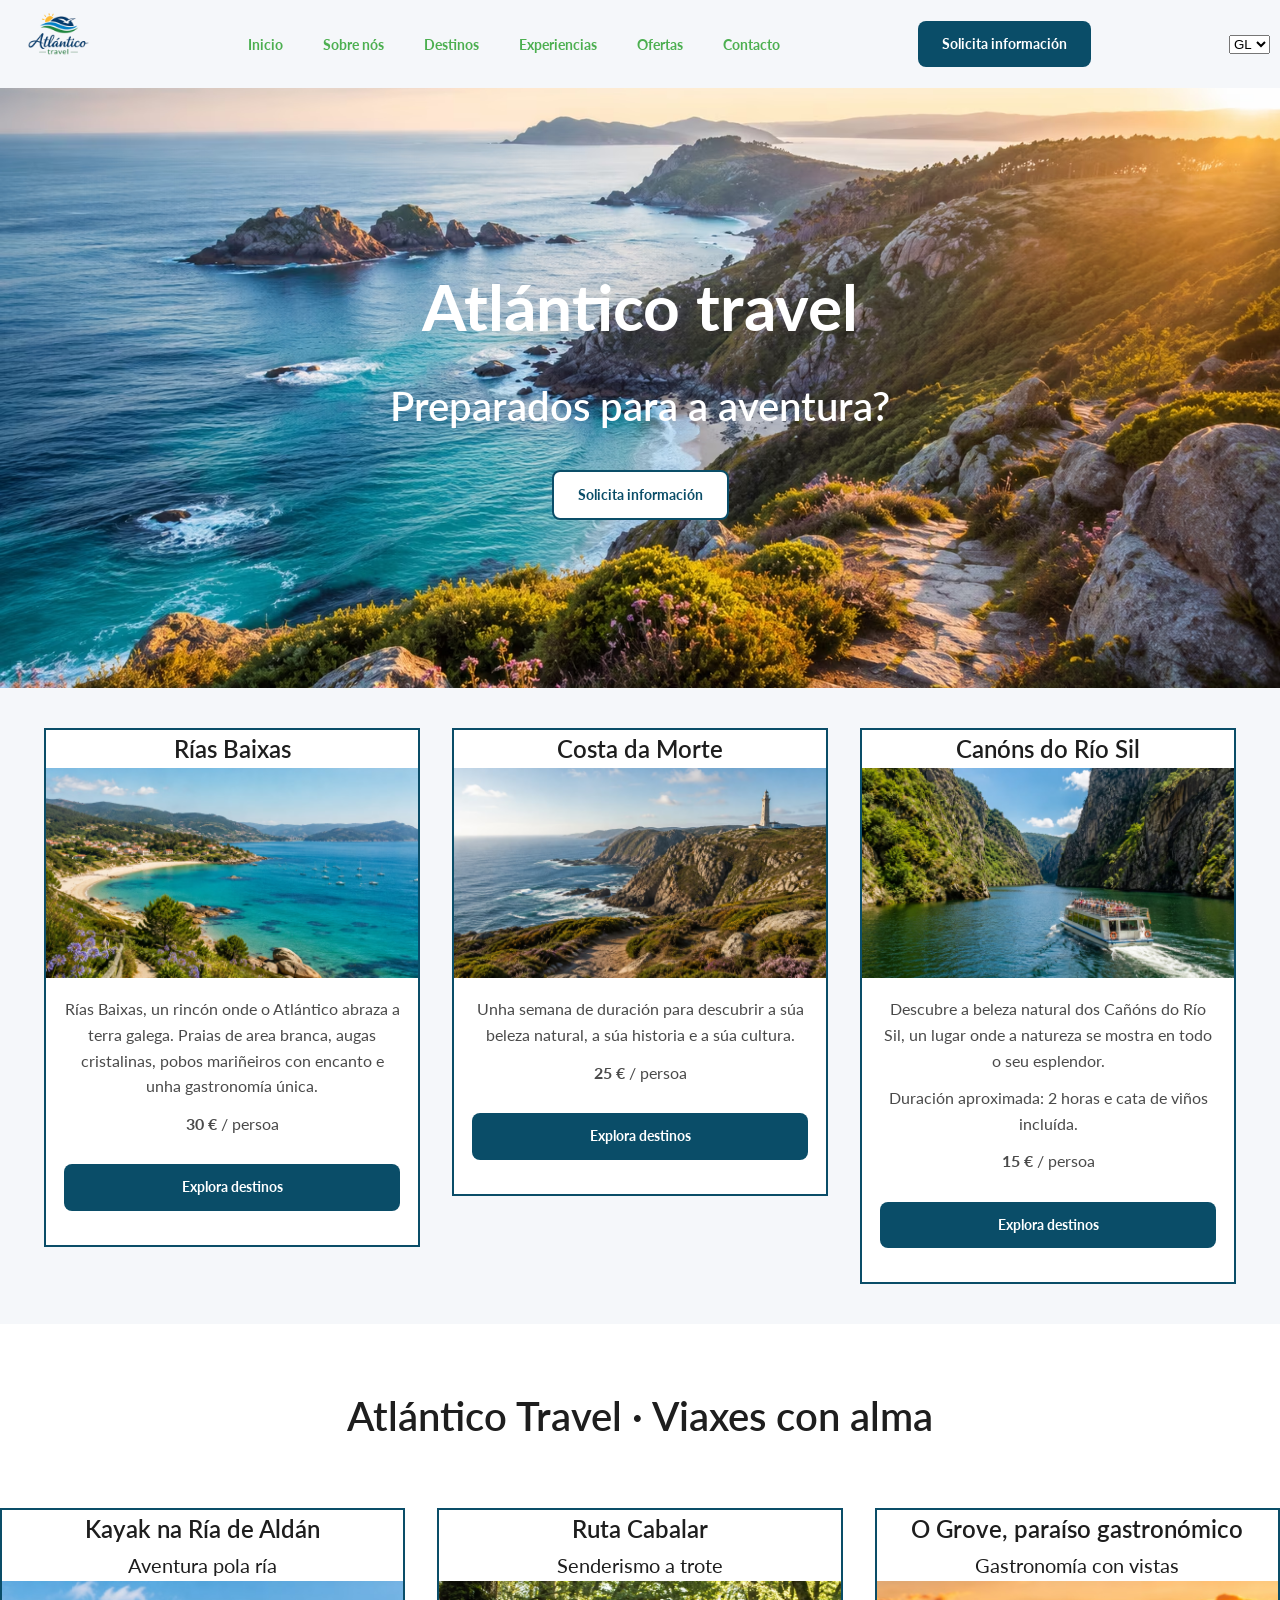
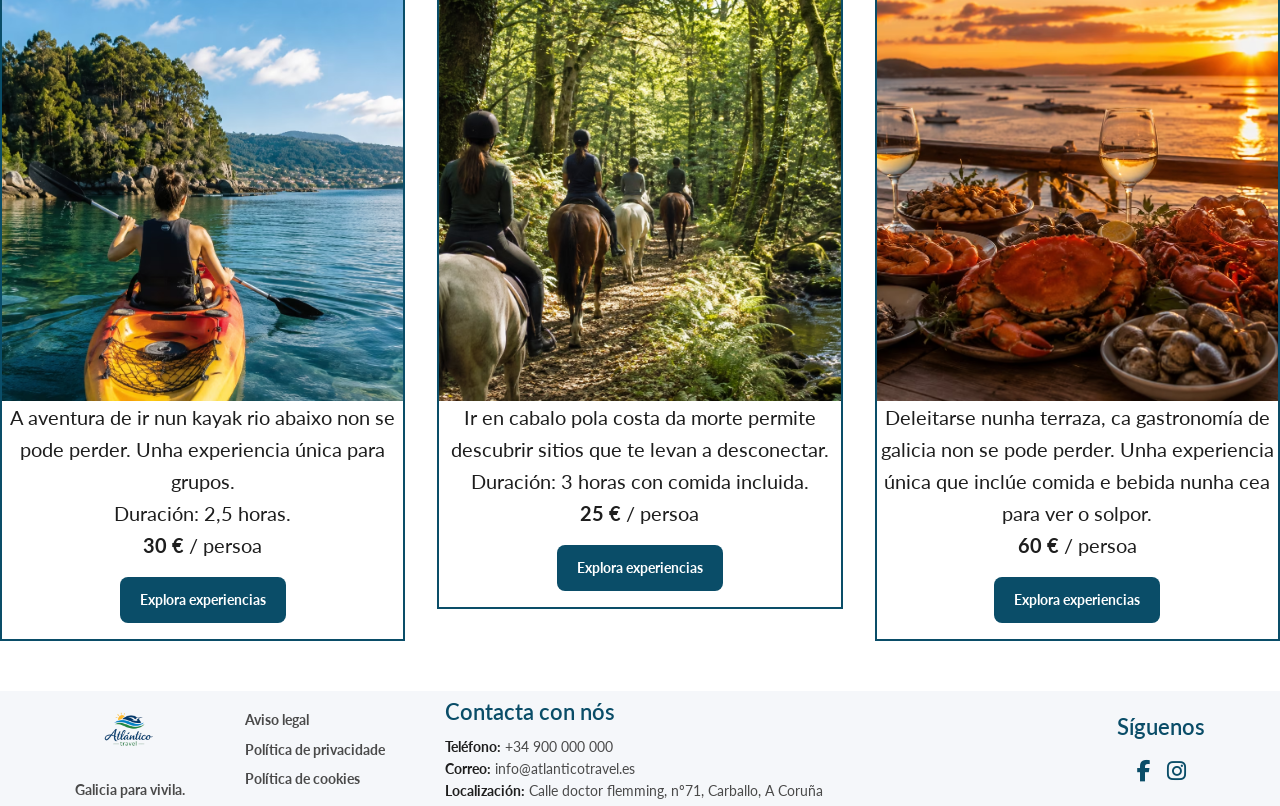
==== index.html @ 1644f8a4 "cambiei js outra vez, porque senon tería que facer moitas mediaqueries, e asi poño clase a todo o te" ====
<!DOCTYPE html>
<html lang="gl">

<head>
    <meta charset="UTF-8">
    <meta name="viewport" content="width=device-width, initial-scale=1.0">
    <link rel="stylesheet" href="https://cdnjs.cloudflare.com/ajax/libs/font-awesome/6.7.2/css/all.min.css">
    <link rel="stylesheet" href="css/estilos.css">
    <link rel="preconnect" href="https://fonts.googleapis.com">
    <link rel="preconnect" href="https://fonts.gstatic.com" crossorigin>
    <link
        href="https://fonts.googleapis.com/css2?family=Lato:ital,wght@0,100;0,300;0,400;0,700;0,900;1,100;1,300;1,400;1,700;1,900&display=swap"
        rel="stylesheet">
    <title>Atlántico travel</title>
</head>

<body>
    <header>
        <nav>
            <div class="logo">
                <a href="index.html">
                    <img src="assets/logotipo.png" alt="Logo Axencia">
                </a>
            </div>

            <ul class="menu">
                <li><a href="index.html" data-i18n="index">Inicio</a></li>
                <li><a href="sobrenos.html" data-i18n="sobrenos">Sobre nós</a></li>

                <li>
                    <a href="destinos.html" data-i18n="destinos">Destinos</a>
                </li>

                <li>
                    <a href="experiencias.html" data-i18n="experiencias">Experiencias</a>
                </li>
                <li><a href="ofertas.html" data-i18n="ofertas">Ofertas</a></li>
                <li><a href="contacto.html" data-i18n="contacto">Contacto</a></li>
            </ul>

            <a href="contacto.html" class="nav-cta" data-i18n="solicita_informacion">Solicita información</a>
            
            
                <select name="idioma" id="idioma" aria-label="seleccionar idioma">
                    <option value="gl">GL</option>
                    <option value="es">ES</option>
                    <option value="en">EN</option>
                </select>
            
            <button class="menu-toggle" aria-label="Abrir menú">
                <span></span>
                <span></span>
                <span></span>
            </button>
        </nav>
        <section class="hero">
            <div class="hero-content">
                <h1>Atlántico travel</h1>
                <h2 data-i18n="heroSubtitulo">Preparados para a aventura?</h2>
                <a href="contacto.html" class="hero-cta" data-i18n="solicitar">Solicita información</a>
            </div>
        </section>

    </header>
    <main>

        <section id="destinos">
            <div class="destinos-lista">
                <article class="destino-card">
                    <header>
                        <h3 data-i18n="riasTitulo">Rías Baixas</h3>
                    </header>
                    <img src="assets/riasbaixas.avif" alt="Paisaxe das Rías Baixas">
                    <div class="destino-contenido">
                        <p data-i18n="riasTexto"> Rías Baixas, un rincón onde o Atlántico abraza a terra galega. Praias de area branca, augas
                            cristalinas, pobos mariñeiros con encanto e unha gastronomía única. </p>
                        <p class="precio"> <strong>30 €</strong> / persoa </p>
                        <a href="destino1.html" class="boton-card" data-i18n="exploraDestinos"> Explora destinos</a>
                    </div>
                </article>


                <article class="destino-card">
                    <header>
                        <h3 data-i18n="costaTitulo">Costa da Morte</h3>
                    </header>
                    <img src="assets/costamorte.avif" alt="Paisaxe da Costa da Morte">
                    <div class="destino-contenido">
                        <p data-i18n="costaTexto"> Unha semana de duración para descubrir a súa beleza natural, a súa historia e a súa cultura.
                        </p>
                        <p class="precio"> <strong>25 €</strong> / persoa </p>
                        <a type="button" href="destino2.html" class="boton-card" data-i18n="exploraDestinos"> Explora destinos</a>
                    </div>
                </article>
                <article class="destino-card">
                    <header>
                        <h3 data-i18n="canonesTitulo">Canóns do Río Sil</h3>
                    </header>
                    <img src="assets/riosil.avif" alt="Barco navegando polos Canóns do Sil">
                    <div class="destino-contenido">
                        <p data-i18n="canonesTexto" >Descubre a beleza natural dos Cañóns do Río Sil, un lugar onde a natureza se mostra en todo o
                            seu esplendor.
                        </p>
                        <p data-i18n="canonesDuracion"> Duración aproximada: 2 horas e cata de viños incluída. </p>
                        <p class="precio"> <strong>15 €</strong> / persoa </p>
                        <a type="button" href="ofertas.html" class="boton-card" data-i18n="exploraDestinos"> Explora destinos </a>
                    </div>
                </article>
            </div>
        </section>

        <section class="frase-marca">
            <h2>Atlántico Travel · Viaxes con alma</h2>
        </section>
        <section id="experiencias">
            <div class="experiencias-lista">

                <article class="experiencia-card">
                    <header>
                        <h3 data-i18n="kayakTitulo">Kayak na Ría de Aldán</h3>
                        <p data-i18n="kayakSubtitulo">Aventura pola ría</p>
                    </header>
                    <img src="assets/kayak.avif" alt="Persoa facendo kayak na Ría de Aldán">
                    <div class="experiencia-contenido">
                        <p data-i18n="kayakTexto"> A aventura de ir nun kayak rio abaixo non se pode perder. Unha experiencia única para
                            grupos.</p>
                        <p data-i18n="kayakDuracion"> Duración: 2,5 horas. </p>
                        <p class="precio"> <strong>30 €</strong> / persoa </p>
                        <a type="button" class="boton-card" href="experiencia1.html" data-i18n="exploraExperiencias"> Explora experiencias </a>
                    </div>
                </article>

                <article class="experiencia-card">
                    <header>
                        <h3 data-i18n="rutaCabalarTitulo">Ruta Cabalar</h3>
                        <p data-i18n="rutaCabalarSubtitulo">Senderismo a trote</p>
                    </header>
                    <img src="assets/cabalos.avif" alt="Grupo realizando unha ruta a cabalo por un monte galego">
                    <div class="experiencia-contenido">
                        <p data-i18n="rutaCabalarTexto"> Ir en cabalo pola costa da morte permite descubrir sitios que te levan a desconectar. </p>
                        <p data-i18n="rutaCabalarDuracion"> Duración: 3 horas con comida incluida. </p>
                        <p class="precio"> <strong>25 €</strong> / persoa </p>
                        <a type="button" class="boton-card" href="experiencia2.html" data-i18n="exploraExperiencias"> Explora
                            experiencias </a>
                    </div>
                </article>

                <article class="experiencia-card">
                    <header>
                        <h3 data-i18n="groveTitulo">O Grove, paraíso gastronómico</h3>
                        <p data-i18n="groveSubtitulo">Gastronomía con vistas</p>
                    </header>
                    <img src="assets/grovemariscada.avif" alt="Mariscada fronte ao mar no Grove">
                    <div class="experiencia-contenido">
                        <p data-i18n="groveTexto"> Deleitarse nunha terraza, ca gastronomía de galicia non se pode perder. Unha experiencia
                            única que inclúe comida e bebida nunha cea para ver o solpor.</p>
                        <p class="precio"> <strong>60 €</strong> / persoa </p>
                        <a type="button" class="boton-card" href="contacto.html" data-i18n="exploraExperiencias"> Explora
                            experiencias </a>
                    </div>
                </article>
            </div>

        </section>
    </main>

    <footer>

        <div class="footer-contenido">


            <div class="footer-marca">

                <a href="index.html">
                    <img src="assets/logotipo.png" alt="Logotipo de Atlántico Travel">
                </a>

                <p data-i18n="footerMarcaTexto">
                    Galicia para vivila.
                </p>

            </div>

            <div class="footer-contacto">

                <h2 data-i18n="footerContactoTitulo">Contacta con nós</h2>

                <div class="footer-contacto-info">
                    <p>
                        <strong data-i18n="footerTelefono">Teléfono:</strong>
                        <a href="tel:+34900000000">
                            +34 900 000 000
                        </a>
                    </p>

                    <p>
                        <strong data-i18n="footerCorreo">Correo:</strong>
                        <a href="mailto:info@atlanticotravel.es">
                            info@atlanticotravel.es
                        </a>
                    </p>

                    <p>
                        <strong data-i18n="footerLocalizacion">Localización:</strong>
                        Calle doctor flemming, nº71, Carballo, A Coruña
                    </p>

                </div>

            </div>

            <div class="footer-redes">

                <h2 data-i18n="footerRedesTitulo">Síguenos</h2>

                <div class="redes">


                    <a href="ENLACE_FACEBOOK" target="_blank" rel="noopener noreferrer"
                        aria-label="Facebook de Atlántico Travel">
                        <i class="fa-brands fa-facebook-f"></i>
                    </a>



                    <a href="ENLACE_INSTAGRAM" target="_blank" rel="noopener noreferrer"
                        aria-label="Instagram de Atlántico Travel">
                        <i class="fa-brands fa-instagram"></i>
                    </a>

                </div>

            </div>

        </div>


        <div class="footer-inferior">

            <nav aria-label="Información legal">

                <ul>

                    <li>
                        <a href="aviso-legal.html" data-i18n="footerAvisoLegal">
                            Aviso legal
                        </a>
                    </li>

                    <li>
                        <a href="privacidade.html" data-i18n="footerPoliticaPrivacidade">
                            Política de privacidade
                        </a>
                    </li>

                    <li>
                        <a href="cookies.html" data-i18n="footerPoliticaCookies">
                            Política de cookies
                        </a>
                    </li>

                </ul>
                
            </nav>

        </div>

    </footer>
    <script src="js/script.js"></script>
</body>

</html>
---- css/estilos.css ----
/*Variables xerais*/
:root {
    --azul-atlantico: #0A4D68;
    --azul-oceanico: #2E8BC0;
    --complementaria: #4CAF50;
    --blanco: #FFFFFF;
    --fondo-secundario: #F5F7FA;
    --texto-secundario: #4A4A4A;
    --texto-principal: #1E1E1E;
}

/*Toda web*/
* {
    margin: 0;
    padding: 0;
    box-sizing: border-box;
}

body {
    font-family: 'Lato', sans-serif;
    background-color: var(--blanco);
    color: var(--texto-principal);
    line-height: 1.6;
    padding-top: 88px;
    min-height: 100vh;

}

/*Títulos*/
h1 {
    font-family: 'Lato', sans-serif;
    font-size: 64px;
    font-weight: 700;
}

h2 {
    font-family: 'Lato', sans-serif;
    font-size: 40px;
    font-weight: 600;
}

h3 {
    font-family: 'Lato', sans-serif;
    font-size: 24px;
    font-weight: 600;
}

h4 {
    font-family: 'Lato', sans-serif;
    font-size: 22px;
    font-weight: 600;
}

p,
.corpo {
    font-family: 'Lato', sans-serif;
    font-size: 20px;
    font-weight: 400;
}

.corpo-pequeno {
    font-family: 'Lato', sans-serif;
    font-size: 14px;
    font-weight: 700;
}

/*header*/
body>header {
    width: 100%;
    background-color: var(--fondo-secundario);

}

header>nav {
    width: 100%;
    height: 88px;
    display: flex;
    align-items: center;
    gap: 40px;
    justify-content: space-between;
    padding: 10px;
    position: fixed;
    top: 0;
    z-index: 1000;
    background-color: var(--fondo-secundario);
}

.logo img {
    width: 100px;
    height: auto;
}

.menu {
    display: flex;
    align-items: center;
    gap: 40px;
    margin: 0;
    padding: 0;
    list-style: none;
}

.menu a {
    position: relative;
    color: var(--complementaria);
    font-size: 14px;
    text-decoration: none;
    font-weight: 700;
}

.menu a::after {
    content: '';
    position: absolute;
    width: 0;
    left: 0;
    height: 2px;
    bottom: -6px;
    background-color: var(--azul-atlantico);
    transition: width 0.3s ease-in-out;
}

.menu a:hover::after {
    width: 100%;
}

.nav-cta {
    background-color: var(--azul-atlantico);
    color: var(--blanco);
    padding: 12px 24px;
    border-radius: 8px;
    font-size: 14px;
    font-weight: 700;
    text-decoration: none;
}

.nav-cta:hover {
    background-color: var(--azul-oceanico);
}

.selector-idioma select {
    padding: 8px 10px;
    font-family: 'Lato', sans-serif;
    font-size: 14px;
    font-weight: 700;

    color: var(--azul-atlantico);
    background-color: var(--blanco);

    border: 1px solid var(--azul-atlantico);
    border-radius: 8px;

    cursor: pointer;
}

/*Hero*/
.hero {
    width: 100%;
    height: 600px;
    background-image: url(../assets/hero.avif);
    background-size: cover;
    background-position: center;
    display: flex;
    align-items: center;
    justify-content: center;
    text-align: center;
}

.hero-content {
    text-align: center;
    color: var(--blanco);
}

.hero-content h1 {
    margin-bottom: 16px;
    color: var(--blanco);
}

.hero-content h2 {
    margin-bottom: 32px;
    color: var(--blanco);
}

.hero-cta {
    display: inline-block;
    padding: 12px 24px;
    background-color: var(--blanco);
    color: var(--azul-atlantico);
    border: 2px solid var(--azul-atlantico);
    border-radius: 8px;
    font-size: 14px;
    font-weight: 700;
    text-decoration: none;
}

.hero-cta:hover {
    background-color: var(--azul-atlantico);
    color: var(--azul-oceanico);
}

/*Destinos - index */

#destinos {
    width: 100%;
    padding: 40px 44px;
    background-color: var(--fondo-secundario);
}

.destinos-lista,
.experiencias-lista {
    width: 100%;
    display: flex;
    justify-content: space-between;
    align-items: flex-start;
    gap: 32px;
}

.destino-card,
.experiencia-card {
    width: 100%;
    max-width: 430px;
    min-height: 100px;
    background-color: var(--blanco);
    border: 2px solid var(--azul-atlantico);
    overflow: hidden;
    display: flex;
    flex-direction: column;
    text-align: center;
}

.destino-card>img {
    width: 100%;
    height: 210px;
    object-fit: cover;
}

.destino-contenido {
    padding: 18px;
    display: flex;
    flex-direction: column;
}

.destino-contenido p {
    font-size: 16px;
    color: var(--texto-secundario);
    margin-bottom: 12px;
}

.boton-card {
    display: inline-block;
    margin-top: 16px;
    margin-bottom: 16px;
    padding: 12px 20px;
    background-color: var(--azul-atlantico);
    color: var(--blanco);
    border-radius: 8px;
    font-size: 14px;
    font-weight: 700;
    text-decoration: none;
    text-align: center;
}

.boton-card:hover {
    background-color: var(--azul-oceanico);
}

.frase-marca {
    width: 100%;
    padding: 60px 20px;
    background-color: var(--blanco);
    text-align: center;
}

.frase-marca h2 {
    color: var(--texto-principal)
}

/*Footer*/

footer {
    width: 100%;
    min-height: 115px;
    display: grid;
    grid-template-columns: auto auto 1fr auto;
    align-items: center;
    gap: 60px;
    background-color: var(--fondo-secundario);
    padding: 0 75px;
    margin-top: 50px;
}

.footer-contenido {
    display: contents;
}

.footer-marca {
    grid-column: 1;
    display: flex;
    align-items: center;
    flex-direction: column;
}

.footer-marca img {
    width: 80px;
    height: auto;
    display: block;
}

.footer-marca p {
    margin-top: 4px;
    font-size: 14px;
    font-weight: 700;
    color: var(--texto-secundario)
}

.footer-inferior {
    grid-column: 2;
    grid-row: 1;

}

.footer-inferior nav ul {
    display: flex;
    flex-direction: column;
    gap: 4px;
    margin: 0;
    padding: 0;
    list-style: none;
}

.footer-inferior nav a {
    font-size: 14px;
    font-weight: 700;
    color: var(--texto-secundario);
    text-decoration: none;
}

.footer-inferior nav a:hover {
    color: var(--complementaria);
}


.footer-contacto {
    grid-column: 3;
    text-align: left;
}

.footer-contacto h2 {
    margin-bottom: 6px;
    font-size: 22px;
    font-weight: 600;
    color: var(--azul-atlantico);
}

.footer-contacto-info p {
    margin: 0;
    font-size: 14px;
    font-weight: 400;
    color: var(--texto-secundario);
}

.footer-contacto-info strong {
    color: var(--texto-principal);
}

.footer-contacto-info a {
    color: var(--texto-secundario);
    text-decoration: none;
}

.footer-contacto-info a:hover {
    color: var(--complementaria);
}

.footer-redes {
    grid-column: 4;
    text-align: center;
}

.footer-redes h2 {
    margin-bottom: 8px;
    font-size: 22px;
    font-weight: 600;
    color: var(--azul-atlantico);
}

.redes {
    display: flex;
    justify-content: center;
    align-items: center;
    gap: 16px;
}

.redes a {
    color: var(--azul-atlantico);
    font-size: 22px;
    text-decoration: none;
}

.redes a:hover {
    color: var(--complementaria);
}

/* Sobre nós */
.sobre-nos {
    width: 100%;
    display: flex;
    padding: 40px;
    flex-direction: column;
    align-items: center;
    gap: 40px;
    background-color: var(--blanco);
}

.sobre-nos-contenido {
    width: 100%;
    max-width: 1200px;
    margin: 0 auto;
    text-align: center;
}

.sobre-nos-contenido h1 {
    margin-bottom: 24px;
    font-size: 24px;
    font-weight: 600;
}

.sobre-nos-contenido h2 {
    margin-bottom: 24px;
    font-size: 20px;
    font-weight: 400;
}

.sobre-nos-contenido p {
    margin-bottom: 10px;

    color: var(--texto-secundario);
}

.hero-sobre-nos {
    width: 100%;
}

.hero-sobre-nos img {
    width: 100%;
    height: 680px;
    display: block;
    object-fit: cover;
}

.instalacions {
    width: 100%;
    display: flex;
    flex-direction: column;
    padding: 40px 60px 80px;
    background-color: var(--blanco);
}

.instalacions-galeria {
    order: 1;
    width: 100%;
    display: flex;
    justify-content: center;
    align-items: center;
    gap: 100px;
}

.instalacion {
    width: 48%;
    margin: 0;
}

.instalacion img {
    width: 100%;
    height: 600px;
    display: block;
    object-fit: cover;
}

.instalacions-cabecera {
    order: 2;
    width: 100%;
    margin: 100px auto 0;
    text-align: center;
}

.instalacions-cabecera h2 {
    margin-bottom: 24px;
}

.instalacions-cabecera p {
    margin-bottom: 24px;
    color: var(--texto-secundario)
}

/* Destinos */

.destino-intro {
    width: 100%;
    padding: 40px 44px;
    background-color: var(--blanco);
}

.destinos-intro-contenido {
    width: 100%;
    display: flex;
    flex-direction: column;
    align-items: center;
    gap: 40px;
    text-align: center;
    margin-top: 50px;
}

.destinos-intro-contenido p {
    font-size: 40px;
    font-weight: 600;
    color: var(--texto-principal)
}

.destinos-principais {
    width: 100%;
    padding: 75px;
    background-color: var(--blanco);
}

.destinos-grid {
    width: 100%;
    display: flex;
    justify-content: center;
    align-items: flex-start;
    gap: 75px;
}

.destinos-grid article {
    width: 100%;
    max-width: 593px;
    background-color: var(--fondo-secundario);
    border: 3px solid var(--azul-atlantico);
    overflow: hidden;
    display: flex;
    flex-direction: column;
}

.destinos-grid article>header {
    min-height: 57px;
    display: flex;
    align-items: center;
    justify-content: center;
    text-align: center;
}

.destinos-grid article>header h2 {
    font-size: 24px;
    font-weight: 600;
    color: var(--texto-principal);
}

.destinos-grid article>img {
    width: 100%;
    height: 420px;
    display: block;
    object-fit: cover;
}

.destino-card-contenido {
    padding: 16px;
    display: flex;
    flex-direction: column;
    flex: 1;
}

.destino-card-info {
    text-align: center;
}

.destino-card-info p {
    margin-bottom: 8px;
    font-size: 14px;
    font-weight: 700;
    color: var(--texto-principal);
}

.destino-prezo {
    margin-top: 8px;
}

.destino-prezo strong {
    color: var(--azul-atlantico);
}

.boton {
    display: inline-block;
    padding: 14px 24px;
    background-color: var(--azul-atlantico);
    color: var(--blanco);
    border-radius: 16px;
    font-size: 20px;
    font-weight: 400;
    text-decoration: none;
    text-align: center;
}

.boton:hover {
    background-color: var(--azul-oceanico);
}

.destino-card-accion {
    margin-top: 16px;
    display: flex;
    justify-content: center;
}

/* Imaxe efecto parallax destinos*/
.destinos-parallax {
    width: 100%;
    height: 700px;
    display: flex;
    align-items: center;
    justify-content: center;
    background-image: url("../assets/parallax.avif");
    background-size: cover;
    background-position: center;
    background-attachment: fixed;
}

.destinos-parallax-contenido {
    width: 100%;
    max-width: 1165px;
    padding: 0 40px;
    text-align: center;
}

.destinos-parallax-contenido p {
    margin: 0;

    font-size: 48px;
    font-weight: 900;
    color: var(--blanco);
}

/* Experiencias */

.experiencias-intro {
    width: 100%;
    padding: 40px 44px;
    background-color: var(--blanco);
}

.experiencias-intro-contenido {
    width: 100%;

    display: flex;
    flex-direction: column;
    align-items: center;
    gap: 40px;
    text-align: center;
}

.experiencias-intro-contenido p {
    font-size: 40px;
    font-weight: 600;
    color: var(--texto-principal);
}

.experiencias-principais {
    width: 100%;
    padding: 75px;
    background-color: var(--blanco);
}

.experiencias-grid {
    width: 100%;
    display: flex;
    justify-content: center;
    align-items: flex-start;
    gap: 75px;
}

.experiencias-grid .experiencia-card {
    width: 100%;
    max-width: 593px;
    background-color: var(--fondo-secundario);
    border: 3px solid var(--azul-atlantico);
    overflow: hidden;
    display: flex;
    flex-direction: column;
}

.experiencia-card-header {
    min-height: 57px;
    display: flex;
    justify-content: center;
    align-items: center;
    text-align: center;
}

.experiencia-card-header h2 {
    font-size: 24px;
    font-weight: 600;

    color: var(--texto-principal);
}

.experiencia-card>img {
    width: 100%;
    height: 420px;
    display: block;
    object-fit: cover;
}

.experiencia-card-contenido {
    padding: 16px;
    display: flex;
    flex-direction: column;
    flex: 1;
}

.experiencia-card-info {
    text-align: center;
}

.experiencia-card-info p {
    margin-bottom: 8px;
    font-size: 14px;
    font-weight: 700;
    color: var(--texto-principal);
}

.experiencia-prezo {
    margin-top: 8px;
}

.experiencia-prezo strong {
    color: var(--azul-atlantico);
}

.experiencia-card-accion {
    margin-top: 16px;
    display: flex;
    justify-content: center;
}

.boton-experiencia {
    display: inline-block;
    padding: 14px 24px;
    background-color: var(--azul-atlantico);
    color: var(--blanco);
    border-radius: 16px;
    font-size: 20px;
    font-weight: 400;
    text-decoration: none;
    text-align: center;
}

.boton-experiencia:hover {
    background-color: var(--azul-oceanico);
}

/* Parallax - experiencias */

.experiencias-parallax {
    width: 100%;
    height: 575px;

    display: flex;
    justify-content: center;
    align-items: center;

    background-image: url("../assets/paradax.avif");
    background-size: cover;
    background-position: center;
    background-attachment: fixed;
}

.experiencias-parallax-contenido {
    width: 100%;
    padding: 0 40px;
    text-align: center;
}

.experiencias-parallax-contenido p {
    margin: 0;
    font-size: 48px;
    font-weight: 900;
    color: var(--blanco);
}


/* Páxina - Ofertas */

.ofertas-intro {
    width: 100%;
    padding: 40px 44px;
    background-color: var(--blanco);
}

.ofertas-intro-contenido {
    width: 100%;
    display: flex;
    flex-direction: column;
    align-items: center;
    gap: 40px;
    text-align: center;
}

.ofertas-intro-contenido p {
    font-size: 40px;
    font-weight: 600;
    color: var(--texto-principal);
}

.ofertas-intro {
    width: 100%;
    padding: 40px 44px;
    background-color: var(--blanco);
}

.ofertas-intro-contenido {
    width: 100%;
    display: flex;
    flex-direction: column;
    align-items: center;
    gap: 40px;
    text-align: center;
}

.ofertas-intro-contenido p {
    font-size: 40px;
    font-weight: 600;
    color: var(--texto-principal);
}

.ofertas-principais {
    width: 100%;
    padding: 60px 50px;
    background-color: var(--blanco);
}

.ofertas-grid {
    width: 100%;
    max-width: 1340px;
    margin: 0 auto;
}

.oferta-card {
    width: 100%;
    display: flex;
    flex-direction: column;
    align-items: center;
    background-color: var(--blanco);
}

.oferta-card>header {
    width: 100%;
    margin-bottom: 60px;
    text-align: center;
}

.oferta-card>header h2 {
    font-size: 24px;
    font-weight: 600;
    color: var(--texto-principal);
}

.oferta-card>img {
    width: 100%;
    height: 620px;
    display: block;
    object-fit: cover;
}

.oferta-card-contenido {
    width: 100%;

    padding: 60px 40px 0;

    display: flex;
    flex-direction: column;
    align-items: center;
}

.oferta-card-info {
    width: 100%;
    max-width: 1200px;
    text-align: center;
}

.oferta-card-info p {
    margin-bottom: 8px;
    font-size: 20px;
    font-weight: 400;

    color: var(--texto-principal);
}

.oferta-prezo {
    margin-top: 8px;
}

.oferta-prezo-anterior {
    margin-right: 12px;
    color: var(--texto-secundario);
    text-decoration: line-through;
}

.oferta-prezo strong {
    color: var(--azul-atlantico);
}

.oferta-card-accion {
    margin-top: 50px;

    display: flex;
    justify-content: center;
}

.oferta-card-boton {
    display: inline-block;
    padding: 16px 28px;
    background-color: var(--azul-atlantico);
    color: var(--blanco);
    border-radius: 16px;
    font-size: 20px;
    font-weight: 400;
    text-decoration: none;
    text-align: center;
}

.oferta-card-boton:hover {
    background-color: var(--azul-oceanico);
}

/* Efecto parallax de ofertas */

.ofertas-paradax {
    width: 100%;
    height: 620px;
    display: flex;
    justify-content: center;
    align-items: center;
    background-image: url("../assets/cabazo.avif");
    background-size: cover;
    background-position: center;
    background-attachment: fixed;
}

.ofertas-parallax-contenido {
    width: 100%;
    padding: 0 40px;
    text-align: center;
}

.ofertas-parallax-contenido p {
    margin: 0;
    font-size: 48px;
    font-weight: 900;
    color: var(--blanco);
}

/* Páxina de contacto / formulario */

.contacto-main {
    width: 100%;
    display: flex;
    justify-content: center;
    align-items: flex-start;
    gap: 60px;
    padding: 40px 50px 60px;
}

.contacto-formulario {
    width: 100%;
    max-width: 800px;
    padding: 60px;
    background-color: var(--fondo-secundario);
}

#form-contacto {
    width: 100%;
    display: flex;
    flex-direction: column;
    gap: 32px;
}

#form-contacto fieldset {
    border: none;
    padding: 0;
    margin: 0;
}

#form-contacto legend {
    position: absolute;
    width: 1px;
    height: 1px;
    padding: 0;
    margin: -1px;
    overflow: hidden;
    clip: rect(0, 0, 0, 0);
    white-space: nowrap;
    border: 0;
}

.campo-formulario {
    width: 100%;
    display: flex;
    flex-direction: column;
    gap: 10px;
    margin-bottom: 28px;
}

.campo-formulario label {
    font-size: 20px;
    font-weight: 400;
    color: var(--texto-principal);
}

.campo-formulario input,
.campo-formulario select,
.campo-formulario textarea {
    width: 100%;
    padding: 12px 14px;
    font-family: 'Lato', sans-serif;
    font-size: 18px;
    color: var(--texto-principal);
    background-color: #D9D9D9;
    border: 2px solid transparent;
    outline: none;
}

.campo-formulario input,
.campo-formulario select {
    min-height: 48px;
}

.campo-formulario textarea {
    resize: vertical;
    min-height: 190px;
}

#viaxe-personalizada {
    min-height: 300px;
}

.campo-formulario small {
    font-size: 14px;
    font-weight: 400;
    color: var(--texto-secundario);
}

.campo-privacidade {
    display: flex;
    align-items: flex-start;
    gap: 12px;
    margin-top: 10px;
}

.campo-privacidade input {
    width: 22px;
    height: 22px;
    margin-top: 2px;
    accent-color: var(--complementaria);
    cursor: pointer;
}

.campo-privacidade label {
    font-size: 16px;
    font-weight: 400;
    color: var(--texto-principal);
}

.campo-privacidade a {
    color: var(--azul-atlantico);
    font-weight: 700;
    text-decoration: none;
}

.campo-privacidade a:hover {
    color: var(--azul-oceanico);
    text-decoration: underline;
}

.campos-obrigatorios {
    margin-top: 5px;
    font-size: 14px;
    font-weight: 400;
    color: var(--texto-secundario);
}

.formulario-accion {
    display: flex;
    justify-content: center;
    margin-top: 20px;
}

.boton-enviar {
    min-width: 225px;
    min-height: 70px;
    padding: 16px 28px;
    background-color: transparent;
    border: 1px solid var(--azul-atlantico);
    border-radius: 16px;
    font-family: 'Lato', sans-serif;
    font-size: 20px;
    font-weight: 400;
    color: var(--azul-atlantico);
    cursor: pointer;
    transition: 0.3s;
}

.boton-enviar:hover {
    background-color: var(--azul-atlantico);
    color: var(--blanco);
}

/* Aside do contacto */

.contacto-info {
    width: 100%;
    max-width: 445px;
    min-height: 634px;
    padding: 75px;
    background-color: var(--fondo-secundario);
}

.contacto-info address {
    font-style: normal;
    display: flex;
    flex-direction: column;
    align-items: center;
    gap: 45px;
    text-align: center;
}

.contacto-info p {
    margin: 0;
    font-size: 20px;
    font-weight: 400;
    color: var(--texto-principal);
}

.contacto-info p a {
    color: var(--texto-principal);
    text-decoration: none;
}

.contacto-info p a:hover {
    color: var(--azul-atlantico);
}

.contacto-redes {
    margin-top: 10px;
}

.contacto-redes-iconos {
    display: flex;
    flex-direction: column;
    align-items: center;
    gap: 30px;
}

.contacto-redes-iconos a {
    font-size: 48px;
    color: var(--azul-atlantico);
    text-decoration: none;
    transition: 0.3s;
}

.contacto-redes-iconos a:hover {
    color: var(--complementaria);
}

/* Páxina de validación */

.validacion-main {
    width: 100%;
    min-height: 650px;
    display: flex;
    flex-direction: column;
    justify-content: center;
    align-items: center;
    gap: 40px;
    padding: 80px 50px;
    background-color: var(--blanco);
}

.validacion-mensaxe {
    width: 100%;
    max-width: 850px;

    padding: 60px;

    background-color: var(--fondo-secundario);

    text-align: center;

    border-top: 5px solid var(--complementaria);
}

.validacion-mensaxe h1 {
    margin-bottom: 25px;
    font-size: 40px;
    font-weight: 700;
    color: var(--azul-atlantico)
}

.validacion-mensaxe h2 {
    margin-top: 40px;
    margin-bottom: 15px;
    font-size: 24px;
    font-weight: 600;
    color: var(--azul-atlantico);
}

.validacion-mensaxe p {
    margin: 0 auto;
    max-width: 700px;
    font-size: 20px;
    font-weight: 400;
    line-height: 1.6;
    color: var(--texto-principal);
}

.validacion-accions {
    display: flex;
    justify-content: center;
    align-items: center;
    gap: 25px;
}

.validacion-accions .boton-principal {
    display: inline-block;
    padding: 16px 28px;
    background-color: var(--azul-atlantico);
    color: var(--blanco);
    border: 1px solid var(--azul-atlantico);
    border-radius: 16px;
    font-size: 18px;
    font-weight: 700;
    text-decoration: none;
    transition: 0.3s;
}

.validacion-accions .boton-principal:hover {
    background-color: var(--azul-oceanico);
    border-color: var(--azul-oceanico);
}

.validacion-accions .boton-secundario {
    display: inline-block;
    padding: 16px 28px;
    background-color: transparent;
    color: var(--azul-atlantico);
    border: 1px solid var(--azul-atlantico);
    border-radius: 16px;
    font-size: 18px;
    font-weight: 700;
    text-decoration: none;
    transition: 0.3s;
}


.validacion-accions .boton-secundario:hover {
    background-color: var(--azul-atlantico);
    color: var(--blanco);
}

/* Estilos para as páxinas exemplos, destinos e experiencias*/

.detalle-main {
    width: 100%;
    background-color: var(--blanco);
}

.detalle-hero {
    width: 100%;
    height: 560px;
    display: flex;
    align-items: center;
    justify-content: center;
    background-size: cover;
    background-position: center;
    position: relative;
}

.detalle-hero::before {
    content: "";
    position: absolute;
    inset: 0;
    background-color: rgba(0, 0, 0, 0.35);
}

.detalle-hero-contenido {
    position: relative;
    width: 100%;
    max-width: 1100px;
    padding: 40px;
    text-align: center;
    color: var(--blanco);
}

.detalle-categoria {
    margin-bottom: 10px;

    font-size: 18px;
    font-weight: 700;
    text-transform: uppercase;
}

.detalle-hero h1 {
    margin-bottom: 15px;
    font-size: 64px;
    font-weight: 700;
    color: var(--blanco);
}

.detalle-subtitulo {
    font-size: 24px;
    font-weight: 400;
}

.detalle-hero-rias {
    background-image: url("../assets/riasbaixas.avif");
}

.detalle-hero-costa {
    background-image: url("../assets/costamorte.avif");
}

.detalle-hero-kayak {
    background-image: url("../assets/kayak.avif");
}

.detalle-hero-cabalo {
    background-image: url("../assets/cabalos.avif");
}

.detalle-presentacion {
    width: 100%;
    max-width: 1340px;
    margin: 0 auto;
    padding: 80px 50px;
    display: flex;
    justify-content: space-between;
    align-items: flex-start;
    gap: 80px;
}


.detalle-descricion {
    flex: 1;
}


.detalle-descricion h2 {
    margin-bottom: 25px;
    color: var(--azul-atlantico);
}

.detalle-descricion p {
    margin-bottom: 20px;
    font-size: 20px;
    line-height: 1.7;
    color: var(--texto-principal);
}

.detalle-resumo {
    width: 360px;
    padding: 35px;
    background-color: var(--fondo-secundario);
    border-top: 5px solid var(--azul-atlantico);
}

.detalle-resumo h3 {
    margin-bottom: 30px;
    color: var(--azul-atlantico);
}

.detalle-resumo-item {
    display: flex;
    align-items: center;
    gap: 18px;
    margin-bottom: 25px;
}

.detalle-resumo-item i {
    width: 30px;
    font-size: 24px;
    color: var(--complementaria);
}

.detalle-resumo-item strong {
    font-size: 16px;
}

.detalle-resumo-item p {
    margin: 3px 0 0;
    font-size: 16px;
    color: var(--texto-secundario);
}

.detalle-boton {
    display: block;
    margin-top: 30px;
    padding: 14px 20px;
    background-color: var(--azul-atlantico);
    border-radius: 16px;
    color: var(--blanco);
    font-size: 18px;
    font-weight: 700;
    text-align: center;
    text-decoration: none;
    transition: 0.3s;
}

.detalle-boton:hover {
    background-color: var(--azul-oceanico);
}

.detalle-inclue {
    width: 100%;

    padding: 70px 50px;

    background-color: var(--fondo-secundario);

    text-align: center;
}


.detalle-inclue h2 {
    margin-bottom: 45px;

    color: var(--azul-atlantico);
}


.detalle-inclue-grid {
    width: 100%;
    max-width: 1000px;

    margin: 0 auto;

    display: grid;
    grid-template-columns: repeat(2, 1fr);

    gap: 30px;
}


.detalle-inclue-item {
    display: flex;
    align-items: center;
    gap: 15px;
    padding: 20px;
    background-color: var(--blanco);
    text-align: left;
}


.detalle-inclue-item i {
    color: var(--complementaria);
    font-size: 22px;
}


.detalle-inclue-item p {
    margin: 0;
    font-size: 18px;
}

.detalle-descubre {
    width: 100%;
    max-width: 1340px;
    margin: 0 auto;
    padding: 90px 50px;
    display: flex;
    align-items: center;
    gap: 70px;
}


.detalle-descubre-imaxe {
    width: 55%;
}


.detalle-descubre-imaxe img {
    width: 100%;
    height: 500px;
    display: block;
    object-fit: cover;
}


.detalle-descubre-texto {
    flex: 1;
}


.detalle-descubre-texto h2 {
    margin-bottom: 25px;
    color: var(--azul-atlantico);
}


.detalle-descubre-texto p {
    margin-bottom: 20px;
    font-size: 20px;
    line-height: 1.7;
}

.detalle-datos {
    width: 100%;
    padding: 70px 50px;
    text-align: center;
    background-color: var(--fondo-secundario);
}


.detalle-datos h2 {
    margin-bottom: 45px;
    color: var(--azul-atlantico);
}


.detalle-datos-grid {
    width: 100%;
    max-width: 1100px;
    margin: 0 auto;
    display: grid;
    grid-template-columns: repeat(4, 1fr);
    gap: 30px;
}


.detalle-datos-grid article {
    padding: 30px 20px;
    background-color: var(--blanco);
}


.detalle-datos-grid i {
    margin-bottom: 15px;
    font-size: 30px;
    color: var(--complementaria);
}


.detalle-datos-grid h3 {
    margin-bottom: 8px;
    color: var(--azul-atlantico);
}


.detalle-datos-grid p {
    margin: 0;
    font-size: 16px;
}

.detalle-cta {
    width: 100%;
    padding: 80px 50px;
    text-align: center;
    background-color: var(--azul-atlantico);
}


.detalle-cta h2 {
    margin-bottom: 15px;
    color: var(--blanco);
}


.detalle-cta p {
    margin-bottom: 30px;
    font-size: 20px;
    color: var(--blanco);
}


.detalle-cta-boton {
    display: inline-block;
    padding: 16px 30px;
    background-color: var(--blanco);
    border-radius: 16px;
    color: var(--azul-atlantico);
    font-size: 20px;
    font-weight: 700;
    text-decoration: none;
    transition: 0.3s;
}


.detalle-cta-boton:hover {
    background-color: var(--complementaria);
    color: var(--blanco);
}


/* Deseño responsive */

.menu-toggle {
    display: none;
    width: 34px;
    height: 28px;
    padding: 0;
    background: none;
    border: none;
    cursor: pointer;
    flex-shrink: 0;
}

.menu-toggle span {
    display: block;
    width: 20px;
    height: 3px;
    margin: 6px;
    background-color: var(--azul-atlantico);
    transition: 3px;
    border-radius: 3px;
    transition: transform 0.3s ease, opacity 0.3s ease;
}

.menu-toggle.activo span:nth-child(1) {
    transform: translateY(9px) rotate(45deg);
}

.menu-toggle.activo span:nth-child(2) {
    opacity: 0;
}

.menu-toggle.activo span:nth-child(3) {
    transform: translateY(-9px) rotate(-45deg);
}


@media (max-width: 1024px) {
    header>nav {
        padding: 0 30px;
        gap: 20px;
    }

    .menu {
        gap: 20px;
    }

    .menu a {
        font-size: 13px;
    }

    .nav-cta {
        padding: 10px 18px;
        font-size: 13px;
    }

    .hero {
        height: 500px;
    }

    .hero-content h1 {
        font-size: 52px;
    }

    .hero-content h2 {
        font-size: 32px;
    }

    #destinos,
    #experiencias {
        padding: 40px 30px;
    }

    .destinos-lista,
    .experiencias-lista {
        gap: 25px;
    }

    .destino-card,
    .experiencia-card {
        max-width: none;
    }

    .destino-card>img,
    .experiencia-card>img {
        height: 190px;
    }

    .destino-contenido,
    .experiencia-contenido {
        padding: 15px;
    }

    .frase-marca {
        padding: 50px 20px;
    }

    .frase-marca h2 {
        font-size: 32px;
    }

    .sobre-nos {
        padding: 35px 30px;
        gap: 30px;
    }

    .sobre-nos-contenido {
        max-width: 900px;
    }

    .sobre-nos-contenido h1 {
        font-size: 34px;
    }

    .sobre-nos-contenido h2 {
        font-size: 24px;
    }

    .sobre-nos-contenido p {
        font-size: 18px;
    }

    .hero-sobre-nos img {
        height: 500px;
    }

    .instalacions {
        padding: 35px 30px 70px;
    }

    .instalacions-galeria {
        gap: 40px;
    }

    .instalacion {
        width: 48%;
    }

    .instalacion img {
        height: 430px;
    }

    .instalacions-cabecera {
        margin-top: 70px;
    }

    .destino-intro,
    .experiencias-intro {
        padding: 35px 30px;
    }

    .destinos-intro-contenido,
    .experiencias-intro-contenido {
        gap: 25px;
    }

    .destinos-intro-contenido p,
    .experiencias-intro-contenido p {
        font-size: 32px;
    }

    .destinos-principais,
    .experiencias-principais {
        padding: 50px 30px;
    }

    .destinos-grid,
    .experiencias-grid {
        gap: 35px;
    }

    .destinos-grid article,
    .experiencias-grid .experiencia-card {
        max-width: 48%;
    }

    .destinos-grid article>img,
    .experiencia-card>img {
        height: 320px;
    }

    .destino-card-info p,
    .experiencia-card-info p {
        font-size: 14px;
    }

    .boton,
    .boton-experiencia {
        font-size: 18px;
        padding: 12px 20px;
    }

    .destinos-parallax {
        height: 500px;
    }

    .experiencias-parallax {
        height: 500px;
    }

    .destinos-parallax-contenido p,
    .experiencias-parallax-contenido p {
        font-size: 38px;
    }

    .ofertas-intro {
        padding: 35px 30px;
    }

    .ofertas-intro-contenido {
        gap: 25px;
    }

    .ofertas-intro-contenido p {
        font-size: 32px;
    }

    .ofertas-principais {
        padding: 50px 30px;
    }

    .oferta-card>header {
        margin-bottom: 40px;
    }

    .oferta-card>header h2 {
        font-size: 24px;
    }

    .oferta-card>img {
        height: 500px;
    }

    .oferta-card-contenido {
        padding: 45px 30px 0;
    }

    .oferta-card-info p {
        font-size: 18px;
    }

    .oferta-card-accion {
        margin-top: 35px;
    }

    .oferta-card-boton {
        padding: 14px 25px;
        font-size: 18px;
    }

    .ofertas-paradax {
        height: 500px;
    }

    .ofertas-parallax-contenido p {
        font-size: 38px;
    }

    .contacto-main {
        gap: 30px;
        padding: 40px 30px 60px;
    }

    .contacto-formulario {
        padding: 40px;
    }

    #form-contacto {
        gap: 25px;
    }

    .campo-formulario {
        margin-bottom: 22px;
    }

    .campo-formulario label {
        font-size: 18px;
    }

    .campo-formulario input,
    .campo-formulario select,
    .campo-formulario textarea {
        font-size: 16px;
    }

    #viaxe-personalizada {
        min-height: 240px;
    }

    .contacto-info {
        max-width: 360px;
        padding: 45px 30px;
    }

    .contacto-info address {
        gap: 35px;
    }

    .contacto-info p {
        font-size: 18px;
    }

    .contacto-redes-iconos a {
        font-size: 42px;
    }

    .validacion-main {
        min-height: 550px;
        padding: 60px 30px;
    }

    .validacion-mensaxe {
        max-width: 750px;
        padding: 45px 35px;
    }

    .validacion-mensaxe h1 {
        font-size: 36px;
    }

    .validacion-mensaxe h2 {
        font-size: 22px;
    }

    .validacion-mensaxe p {
        font-size: 18px;
    }

    .validacion-accions {
        gap: 20px;
    }

    .detalle-hero {
        height: 480px;
    }

    .detalle-hero-contenido {
        padding: 30px;
    }

    .detalle-hero h1 {
        font-size: 52px;
    }

    .detalle-subtitulo {
        font-size: 22px;
    }

    .detalle-presentacion {
        padding: 60px 30px;
        gap: 40px;
    }

    .detalle-descricion p {
        font-size: 18px;
    }

    .detalle-resumo {
        width: 320px;
        padding: 30px;
    }

    .detalle-inclue {
        padding: 60px 30px;
    }

    .detalle-inclue-grid {
        gap: 25px;
    }

    .detalle-descubre {
        padding: 60px 30px;
        gap: 40px;
    }

    .detalle-descubre-imaxe {
        width: 50%;
    }

    .detalle-descubre-imaxe img {
        height: 420px;
    }

    .detalle-descubre-texto p {
        font-size: 18px;
    }

    .detalle-datos {
        padding: 60px 30px;
    }

    .detalle-datos-grid {
        grid-template-columns: repeat(2, 1fr);
        gap: 25px;
    }

    .detalle-cta {
        padding: 65px 30px;
    }

    footer {
        grid-template-columns: auto 1fr auto;
        gap: 35px;
        padding: 25px 35px;
    }

    .footer-marca {
        grid-column: 1;
    }

    .footer-inferior {
        grid-column: 2;
    }

    .footer-contacto {
        grid-column: 2;
        grid-row: 2;
    }

    .footer-redes {
        grid-column: 3;
        grid-row: 1 / 3;
    }

}




@media (max-width: 768px) {
    header>nav {
        height: auto;
        padding: 15px 20px;
        flex-wrap: wrap;
        left: 0;
    }

    .logo img {
        width: 85px;
        height: auto;
    }

    .nav-cta {
        display: none;
    }

    .menu-toggle {
        display: block;
        flex-shrink: 0;
    }


    .menu {
        display: none;
        position: absolute;
        top: 88px;
        left: 0;
        width: 100%;
        margin: 0;
        padding: 25px 20px;
        flex-direction: column;
        align-items: center;
        gap: 20px;
        text-align: center;
        margin-top: 20px;
        background-color: var(--fondo-secundario);

    }


    .menu a {
        font-size: 16px;
    }

    .menu.activo {
        display: flex;
    }

    .logo img {
        height: 55px;
    }

    .hero {
        height: 450px;
        padding: 0 20px;
    }

    .hero-content h1 {
        font-size: 42px;
    }

    .hero-content h2 {
        font-size: 26px;
        margin-bottom: 25px;
    }

    .hero-cta {
        padding: 12px 20px;
    }

    #destinos,
    #experiencias {
        padding: 35px 20px;
    }

    .destinos-lista,
    .experiencias-lista {
        flex-direction: column;
        align-items: center;
        gap: 30px
    }

    .destino-card,
    .experiencia-card {
        width: 100%;
        max-width: 500px;
    }

    .destino-card>img,
    .experiencia-card>img {
        width: 100%;
        height: 240px;
    }

    .destino-contenido,
    .experiencia-contenido {
        padding: 20px;
    }

    .boton-card {
        width: 100%;
        margin-top: 15px;
    }

    .frase-marca {
        padding: 45px 20px;
    }

    .frase-marca h2 {
        font-size: 26px;
    }

    .sobre-nos {
        padding: 30px 20px;
        gap: 25px;
    }

    .sobre-nos-contenido {
        max-width: 100%;
    }

    .sobre-nos-contenido h1 {
        font-size: 30px;
        margin-bottom: 18px;
    }

    .sobre-nos-contenido h2 {
        font-size: 20px;
        margin-bottom: 18px;
    }

    .sobre-nos-contenido p {
        font-size: 16px;
        line-height: 1.7;
    }

    .instalacion {
        width: 100%;
    }

    .instalacion img {
        height: 320px;
        width: 100%;
    }

    .instalacions-cabecera {
        margin-top: 50px;
    }

    .instalacions-cabecera h2 {
        font-size: 28px;
        margin-bottom: 18px;
    }

    .instalacions-cabecera p {
        font-size: 16px;
    }

    .destinos-intro,
    .experiencias-intro {
        padding: 30px 20px;
    }

    .destinos-intro-contenido,
    .experiencias-intro-contenido {
        gap: 20px;
    }

    .destinos-intro-contenido p,
    .experiencias-intro-contenido p {
        font-size: 26px;
    }

    .destinos-principais,
    .experiencias-principais {
        padding: 35px 20px;
    }

    .destinos-grid,
    .experiencias-grid {
        flex-direction: column;
        align-items: center;
        gap: 30px;
    }

    .destinos-grid article,
    .experiencias-grid .experiencia-card {
        max-width: 500px;
        width: 100%;
    }

    .destinos-grid article>img,
    .experiencia-card>img {
        height: 260px;
    }

    .destino-card-contenido,
    .experiencia-card-contenido {
        padding: 20px;
    }

    .destino-card-info p,
    .experiencia-card-info p {
        font-size: 16px;
    }

    .boton,
    .boton-experiencia {
        width: 100%;
        font-size: 17px;
    }

    .destinos-parallax,
    .experiencias-parallax {
        height: 350px;
        background-attachment: scroll;
    }

    .destinos-parallax-contenido,
    .experiencias-parallax-contenido {
        padding: 0 20px;
    }

    .destinos-parallax-contenido p,
    .experiencias-parallax-contenido p {
        font-size: 30px;

    }

    .ofertas-intro {
        padding: 30px 20px;
    }

    .ofertas-intro-contenido {
        gap: 20px;
    }

    .ofertas-intro-contenido p {
        font-size: 26px;
    }

    .ofertas-principais {
        padding: 35px 20px;
    }

    .oferta-card>header {
        margin-bottom: 25px;
    }

    .oferta-card>header h2 {
        font-size: 22px;
    }

    .oferta-card>img {
        width: 100%;
        height: 300px;
        object-fit: cover;
    }

    .oferta-card-contenido {
        padding: 30px 0 0;
    }

    .oferta-card-info {
        width: 100%;
    }

    .oferta-card-info p {
        font-size: 16px;
        line-height: 1.6;
    }

    .oferta-prezo {
        margin-top: 15px;
    }

    .oferta-card-accion {
        width: 100%;
        margin-top: 30px;
    }

    .oferta-card-boton {
        width: 100%;
        padding: 14px 20px;
        font-size: 17px;
    }

    .ofertas-paradax {
        height: 380px;
        background-attachment: scroll;
    }

    .ofertas-parallax-contenido {
        padding: 0 20px;
    }

    .ofertas-parallax-contenido p {
        font-size: 30px;
    }

    .contacto-main {
        flex-direction: column;
        align-items: stretch;
        gap: 30px;
        padding: 30px 20px 50px;
    }

    .contacto-formulario,
    .contacto-info {
        width: 100%;
        max-width: none;
    }

    .contacto-formulario {
        padding: 30px 20px;
    }

    #form-contacto {
        gap: 20px;
    }

    .campo-formulario {
        margin-bottom: 20px;
    }

    .campo-formulario label {
        font-size: 16px;
    }

    .campo-formulario input,
    .campo-formulario select,
    .campo-formulario textarea {
        font-size: 16px;
    }

    .campo-formulario textarea {
        min-height: 160px;
    }

    #viaxe-personalizada {
        min-height: 200px;
    }

    .campo-privacidade {
        gap: 10px;
    }

    .campo-privacidade label {
        font-size: 14px;
    }

    .formulario-accion {
        width: 100%;
    }

    .boton-enviar {
        width: 100%;
        min-width: 0;
        min-height: 58px;
        font-size: 17px;
    }

    .contacto-info {
        min-height: auto;
        padding: 35px 20px;
    }

    .contacto-info address {
        gap: 25px;
    }

    .contacto-info p {
        font-size: 16px;
    }

    .contacto-redes-iconos {
        flex-direction: row;
        justify-content: center;
        gap: 30px;
    }

    .contacto-redes-iconos a {
        font-size: 38px;
    }

    .validacion-main {
        min-height: auto;
        padding: 50px 20px;
        gap: 30px;
    }

    .validacion-mensaxe {
        width: 100%;
        padding: 30px 20px;
    }

    .validacion-mensaxe h1 {
        font-size: 32px;
        margin-bottom: 20px;
    }

    .validacion-mensaxe h2 {
        font-size: 21px;
        margin-top: 30px;
    }

    .validacion-mensaxe p {
        font-size: 17px;
        line-height: 1.6;
    }

    .validacion-accions {
        width: 100%;
        flex-direction: column;
        gap: 15px;
    }

    .validacion-accions .boton {
        width: 100%;
        max-width: 350px;
    }

    .detalle-hero {
        height: 420px;
    }

    .detalle-hero-contenido {
        padding: 20px;
    }

    .detalle-categoria {
        font-size: 15px;
    }

    .detalle-hero h1 {
        font-size: 40px;
        line-height: 1.2;
    }

    .detalle-subtitulo {
        font-size: 20px;
    }

    .detalle-presentacion {
        flex-direction: column;
        padding: 40px 20px;
        gap: 35px;
    }

    .detalle-descricion {
        width: 100%;
    }

    .detalle-descricion h2 {
        font-size: 28px;
    }

    .detalle-descricion p {
        font-size: 16px;
    }

    .detalle-resumo {
        width: 100%;
        padding: 25px 20px;
    }

    .detalle-inclue {
        padding: 50px 20px;
    }

    .detalle-inclue h2 {
        margin-bottom: 30px;
        font-size: 28px;
    }

    .detalle-inclue-grid {
        grid-template-columns: 1fr;
        gap: 20px;
    }

    .detalle-inclue-item {
        padding: 18px;
    }

    .detalle-inclue-item p {
        font-size: 16px;
    }

    .detalle-descubre {
        flex-direction: column;
        padding: 50px 20px;
        gap: 30px;
    }

    .detalle-descubre-imaxe {
        width: 100%;
    }

    .detalle-descubre-imaxe img {
        width: 100%;
        height: 300px;
    }

    .detalle-descubre-texto {
        width: 100%;
    }

    .detalle-descubre-texto h2 {
        font-size: 28px;
    }

    .detalle-descubre-texto p {
        font-size: 16px;
    }

    .detalle-datos {
        padding: 50px 20px;
    }

    .detalle-datos h2 {
        margin-bottom: 30px;
        font-size: 28px;
    }

    .detalle-datos-grid {
        grid-template-columns: 1fr;
        gap: 20px;
    }

    .detalle-datos-grid article {
        padding: 25px 20px;
    }

    .detalle-cta {
        padding: 60px 20px;
    }

    .detalle-cta h2 {
        font-size: 28px;
    }

    .detalle-cta p {
        font-size: 17px;
    }

    .detalle-cta-boton {
        width: 100%;
        max-width: 350px;
        padding: 14px 20px;
        font-size: 17px;
    }

    footer {
        display: flex;
        flex-direction: column;
        align-items: center;
        gap: 30px;

        padding: 40px 20px;

        text-align: center;
    }

    .footer-contenido {
        display: flex;
        flex-direction: column;
        align-items: center;
        gap: 30px;

        width: 100%;
    }

    .footer-marca {
        width: 100%;
    }

    .footer-marca img {
        width: 75px;
    }

    .footer-contacto {
        width: 100%;
        text-align: center;
    }

    .footer-contacto h2 {
        font-size: 20px;
    }

    .footer-contacto-info p {
        font-size: 14px;
    }

    .footer-redes {
        width: 100%;
    }

    .footer-redes h2 {
        font-size: 20px;
    }

    .redes {
        gap: 22px;
    }

    .redes a {
        font-size: 24px;
    }

    .footer-inferior {
        width: 100%;
    }

    .footer-inferior nav {
        width: 100%;
    }

    .footer-inferior nav ul {
        display: flex;
        flex-direction: column;
        align-items: center;
        gap: 10px;
    }

    .footer-inferior nav a {
        font-size: 14px;
    }
}

@media (max-width: 480px) {
    header>nav {
        height: 75px;
        padding: 10px 15px;
    }

    .logo img {
        width: 70px;
        height: auto;
    }

    .menu {
        top: 75px;
        padding: 20px 15px;
        gap: 18px;
        margin-top: 0;
    }

    .menu a {
        font-size: 15px;
    }

    .hero {
        height: 380px;
        padding: 0 15px;
    }

    .hero-content h1 {
        font-size: 34px;
        line-height: 1.2;
    }

    .hero-content h2 {
        font-size: 21px;
        line-height: 1.3;
    }

    #destinos,
    #experiencias {
        padding: 30px 15px;
    }

    .destino-card>img,
    .experiencia-card>img {
        height: 210px;
    }

    .frase-marca {
        padding: 35px 15px;
    }

    .frase-marca h2 {
        font-size: 23px;
    }

    .sobre-nos {
        padding: 25px 15px;
    }

    .sobre-nos-contenido h1 {
        font-size: 27px;
    }

    .sobre-nos-contenido h2 {
        font-size: 19px;
    }

    .hero-sobre-nos img {
        height: 280px;
    }

    .instalacions {
        padding: 25px 15px 45px;
    }

    .instalacion img {
        height: 260px;
    }

    .destino-intro,
    .experiencias-intro {
        padding: 25px 15px;
    }

    .destinos-intro-contenido p,
    .experiencias-intro-contenido p {
        font-size: 23px;
    }

    .destinos-principais,
    .experiencias-principais {
        padding: 30px 15px;
    }

    .destinos-grid article>img,
    .experiencias-grid .experiencia-card>img {
        height: 220px;
    }

    .destinos-parallax,
    .experiencias-parallax {
        height: 300px;
    }

    .destinos-parallax-contenido p,
    .experiencias-parallax-contenido p {
        font-size: 25px;
    }

    .ofertas-intro {
        padding: 25px 15px;
    }

    .ofertas-intro-contenido p {
        font-size: 23px;
    }

    .ofertas-principais {
        padding: 30px 15px;
    }

    .oferta-card>img {
        height: 250px;
    }

    .ofertas-paradax {
        height: 320px;
    }

    .ofertas-parallax-contenido p {
        font-size: 25px;
    }

    .contacto-main {
        padding: 25px 15px 40px;
    }

    .contacto-formulario {
        padding: 25px 15px;
    }

    .contacto-info {
        padding: 30px 15px;
    }

    .validacion-main {
        padding: 40px 15px;
    }

    .validacion-mensaxe {
        padding: 25px 15px;
    }

    .validacion-mensaxe h1 {
        font-size: 28px;
    }

    .detalle-hero {
        height: 350px;
    }

    .detalle-hero h1 {
        font-size: 34px;
    }

    .detalle-subtitulo {
        font-size: 17px;
    }

    .detalle-presentacion,
    .detalle-inclue,
    .detalle-descubre,
    .detalle-datos {
        padding-left: 15px;
        padding-right: 15px;
    }

    .detalle-descubre-imaxe img {
        height: 250px;
    }

    .detalle-cta {
        padding: 50px 15px;
    }

    footer {
        padding: 35px 15px;
    }
    body{
        padding-top: 75px;
    }

}
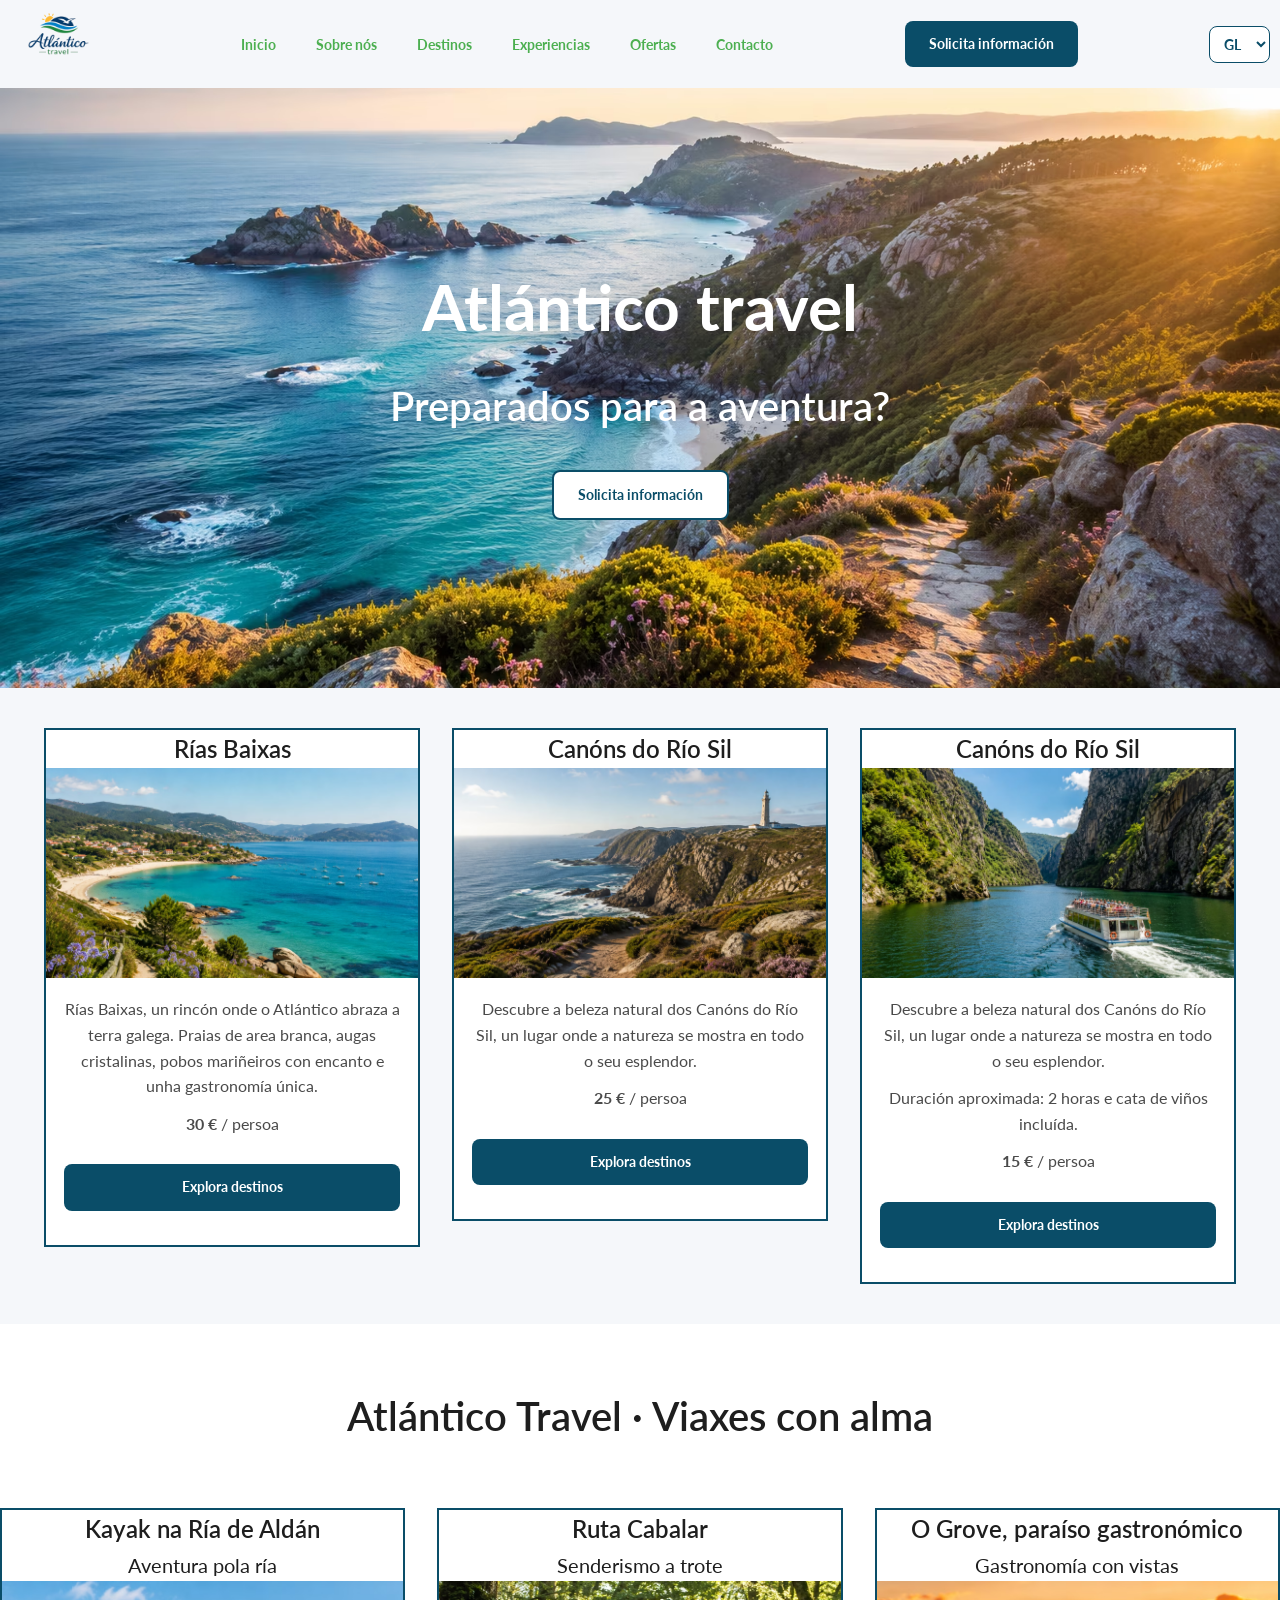
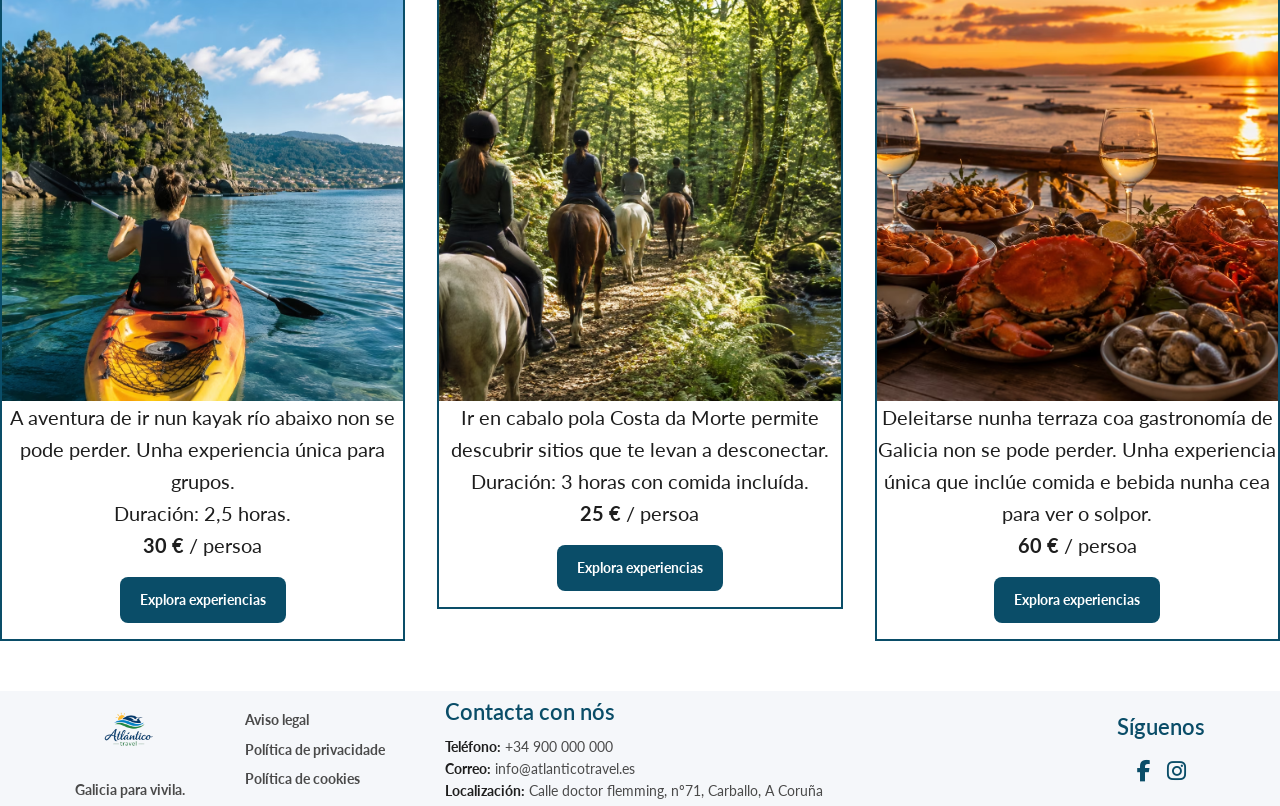
==== commit 028bc65b: "crear una clase para zoom en las fotos del index, crear estilos para o modal, e no html engadir en s" ====
--- a/index.html
+++ b/index.html
@@ -24,8 +24,8 @@
             </div>
 
             <ul class="menu">
-                <li><a href="index.html" data-i18n="index">Inicio</a></li>
-                <li><a href="sobrenos.html" data-i18n="sobrenos">Sobre nós</a></li>
+                <li><a href="index.html" data-i18n="inicio">Inicio</a></li>
+                <li><a href="sobrenos.html" data-i18n="sobreNos">Sobre nós</a></li>
 
                 <li>
                     <a href="destinos.html" data-i18n="destinos">Destinos</a>
@@ -38,7 +38,7 @@
                 <li><a href="contacto.html" data-i18n="contacto">Contacto</a></li>
             </ul>
 
-            <a href="contacto.html" class="nav-cta" data-i18n="solicita_informacion">Solicita información</a>
+            <a href="contacto.html" class="nav-cta" data-i18n="solicitar">Solicita información</a>
             
             
                 <select name="idioma" id="idioma" aria-label="seleccionar idioma">
@@ -70,7 +70,7 @@
                     <header>
                         <h3 data-i18n="riasTitulo">Rías Baixas</h3>
                     </header>
-                    <img src="assets/riasbaixas.avif" alt="Paisaxe das Rías Baixas">
+                    <img src="assets/riasbaixas.avif" alt="Paisaxe das Rías Baixas" class="imaxe-zoom">
                     <div class="destino-contenido">
                         <p data-i18n="riasTexto"> Rías Baixas, un rincón onde o Atlántico abraza a terra galega. Praias de area branca, augas
                             cristalinas, pobos mariñeiros con encanto e unha gastronomía única. </p>
@@ -82,11 +82,11 @@
 
                 <article class="destino-card">
                     <header>
-                        <h3 data-i18n="costaTitulo">Costa da Morte</h3>
-                    </header>
-                    <img src="assets/costamorte.avif" alt="Paisaxe da Costa da Morte">
+                        <h3 data-i18n="silTitulo">Costa da Morte</h3>
+                    </header>
+                    <img src="assets/costamorte.avif" alt="Paisaxe da Costa da Morte" class="imaxe-zoom">
                     <div class="destino-contenido">
-                        <p data-i18n="costaTexto"> Unha semana de duración para descubrir a súa beleza natural, a súa historia e a súa cultura.
+                        <p data-i18n="silTexto"> Unha semana de duración para descubrir a súa beleza natural, a súa historia e a súa cultura.
                         </p>
                         <p class="precio"> <strong>25 €</strong> / persoa </p>
                         <a type="button" href="destino2.html" class="boton-card" data-i18n="exploraDestinos"> Explora destinos</a>
@@ -94,14 +94,14 @@
                 </article>
                 <article class="destino-card">
                     <header>
-                        <h3 data-i18n="canonesTitulo">Canóns do Río Sil</h3>
-                    </header>
-                    <img src="assets/riosil.avif" alt="Barco navegando polos Canóns do Sil">
+                        <h3 data-i18n="cTitulo">Canóns do Río Sil</h3>
+                    </header>
+                    <img src="assets/riosil.avif" alt="Barco navegando polos Canóns do Sil" class="imaxe-zoom">
                     <div class="destino-contenido">
-                        <p data-i18n="canonesTexto" >Descubre a beleza natural dos Cañóns do Río Sil, un lugar onde a natureza se mostra en todo o
+                        <p data-i18n="silTexto" >Descubre a beleza natural dos Cañóns do Río Sil, un lugar onde a natureza se mostra en todo o
                             seu esplendor.
                         </p>
-                        <p data-i18n="canonesDuracion"> Duración aproximada: 2 horas e cata de viños incluída. </p>
+                        <p data-i18n="silDuracion"> Duración aproximada: 2 horas e cata de viños incluída. </p>
                         <p class="precio"> <strong>15 €</strong> / persoa </p>
                         <a type="button" href="ofertas.html" class="boton-card" data-i18n="exploraDestinos"> Explora destinos </a>
                     </div>
@@ -110,7 +110,7 @@
         </section>
 
         <section class="frase-marca">
-            <h2>Atlántico Travel · Viaxes con alma</h2>
+            <h2 data-i18n="fraseMarca">Atlántico Travel · Viaxes con alma</h2>
         </section>
         <section id="experiencias">
             <div class="experiencias-lista">
@@ -120,7 +120,7 @@
                         <h3 data-i18n="kayakTitulo">Kayak na Ría de Aldán</h3>
                         <p data-i18n="kayakSubtitulo">Aventura pola ría</p>
                     </header>
-                    <img src="assets/kayak.avif" alt="Persoa facendo kayak na Ría de Aldán">
+                    <img src="assets/kayak.avif" alt="Persoa facendo kayak na Ría de Aldán" class="imaxe-zoom">
                     <div class="experiencia-contenido">
                         <p data-i18n="kayakTexto"> A aventura de ir nun kayak rio abaixo non se pode perder. Unha experiencia única para
                             grupos.</p>
@@ -132,13 +132,13 @@
 
                 <article class="experiencia-card">
                     <header>
-                        <h3 data-i18n="rutaCabalarTitulo">Ruta Cabalar</h3>
-                        <p data-i18n="rutaCabalarSubtitulo">Senderismo a trote</p>
-                    </header>
-                    <img src="assets/cabalos.avif" alt="Grupo realizando unha ruta a cabalo por un monte galego">
+                        <h3 data-i18n="cabaloTitulo">Ruta Cabalar</h3>
+                        <p data-i18n="cabaloSubtitulo">Senderismo a trote</p>
+                    </header>
+                    <img src="assets/cabalos.avif" alt="Grupo realizando unha ruta a cabalo por un monte galego" class="imaxe-zoom">
                     <div class="experiencia-contenido">
-                        <p data-i18n="rutaCabalarTexto"> Ir en cabalo pola costa da morte permite descubrir sitios que te levan a desconectar. </p>
-                        <p data-i18n="rutaCabalarDuracion"> Duración: 3 horas con comida incluida. </p>
+                        <p data-i18n="cabaloTexto"> Ir en cabalo pola costa da morte permite descubrir sitios que te levan a desconectar. </p>
+                        <p data-i18n="cabaloDuracion"> Duración: 3 horas con comida incluida. </p>
                         <p class="precio"> <strong>25 €</strong> / persoa </p>
                         <a type="button" class="boton-card" href="experiencia2.html" data-i18n="exploraExperiencias"> Explora
                             experiencias </a>
@@ -150,7 +150,7 @@
                         <h3 data-i18n="groveTitulo">O Grove, paraíso gastronómico</h3>
                         <p data-i18n="groveSubtitulo">Gastronomía con vistas</p>
                     </header>
-                    <img src="assets/grovemariscada.avif" alt="Mariscada fronte ao mar no Grove">
+                    <img src="assets/grovemariscada.avif" alt="Mariscada fronte ao mar no Grove" class="imaxe-zoom">
                     <div class="experiencia-contenido">
                         <p data-i18n="groveTexto"> Deleitarse nunha terraza, ca gastronomía de galicia non se pode perder. Unha experiencia
                             única que inclúe comida e bebida nunha cea para ver o solpor.</p>
@@ -175,7 +175,7 @@
                     <img src="assets/logotipo.png" alt="Logotipo de Atlántico Travel">
                 </a>
 
-                <p data-i18n="footerMarcaTexto">
+                <p data-i18n="lema">
                     Galicia para vivila.
                 </p>
 
@@ -183,7 +183,7 @@
 
             <div class="footer-contacto">
 
-                <h2 data-i18n="footerContactoTitulo">Contacta con nós</h2>
+                <h2 data-i18n="contactar">Contacta con nós</h2>
 
                 <div class="footer-contacto-info">
                     <p>
@@ -211,7 +211,7 @@
 
             <div class="footer-redes">
 
-                <h2 data-i18n="footerRedesTitulo">Síguenos</h2>
+                <h2 data-i18n="siguenos">Síguenos</h2>
 
                 <div class="redes">
 
@@ -242,19 +242,19 @@
                 <ul>
 
                     <li>
-                        <a href="aviso-legal.html" data-i18n="footerAvisoLegal">
+                        <a href="aviso-legal.html" data-i18n="avisoLegal">
                             Aviso legal
                         </a>
                     </li>
 
                     <li>
-                        <a href="privacidade.html" data-i18n="footerPoliticaPrivacidade">
+                        <a href="privacidade.html" data-i18n="privacidade">
                             Política de privacidade
                         </a>
                     </li>
 
                     <li>
-                        <a href="cookies.html" data-i18n="footerPoliticaCookies">
+                        <a href="cookies.html" data-i18n="cookies">
                             Política de cookies
                         </a>
                     </li>
@@ -266,6 +266,13 @@
         </div>
 
     </footer>
+    <div id="modal-imaxe" class="modal-imaxe">
+
+    <span class="modal-pechar">&times;</span>
+
+    <img id="modal-contenido" src="" alt="Imaxe ampliada">
+
+</div>
     <script src="js/script.js"></script>
 </body>
 
--- a/css/estilos.css
+++ b/css/estilos.css
@@ -136,8 +136,9 @@
     background-color: var(--azul-oceanico);
 }
 
-.selector-idioma select {
+#idioma {
     padding: 8px 10px;
+
     font-family: 'Lato', sans-serif;
     font-size: 14px;
     font-weight: 700;
@@ -149,6 +150,17 @@
     border-radius: 8px;
 
     cursor: pointer;
+
+    flex-shrink: 0;
+}
+
+#idioma:hover {
+    border-color: var(--complementaria);
+}
+
+#idioma:focus {
+    outline: 2px solid var(--complementaria);
+    outline-offset: 2px;
 }
 
 /*Hero*/
@@ -1631,6 +1643,50 @@
     transform: translateY(-9px) rotate(-45deg);
 }
 
+.imaxe-zoom {
+    cursor: pointer;
+}
+
+.imaxe-zoom:hover {
+    transform: scale(1.03);
+    transition: transform 0.3s ease;
+}
+.modal-imaxe {
+    display: none;
+    position: fixed;
+    z-index: 3000;
+    top: 0;
+    left: 0;
+
+    width: 100%;
+    height: 100%;
+
+    background-color: rgba(0, 0, 0, 0.8);
+
+    justify-content: center;
+    align-items: center;
+}
+
+.modal-imaxe.activo {
+    display: flex;
+}
+
+#modal-contenido {
+    max-width: 85%;
+    max-height: 85vh;
+    border-radius: 10px;
+}
+
+.modal-pechar {
+    position: absolute;
+    top: 25px;
+    right: 40px;
+
+    font-size: 45px;
+    color: white;
+
+    cursor: pointer;
+}
 
 @media (max-width: 1024px) {
     header>nav {
@@ -2020,6 +2076,7 @@
     }
 
 }
+
 
 
 
@@ -2074,7 +2131,8 @@
     }
 
     .logo img {
-        height: 55px;
+        height: auto;
+        width: 150px;
     }
 
     .hero {
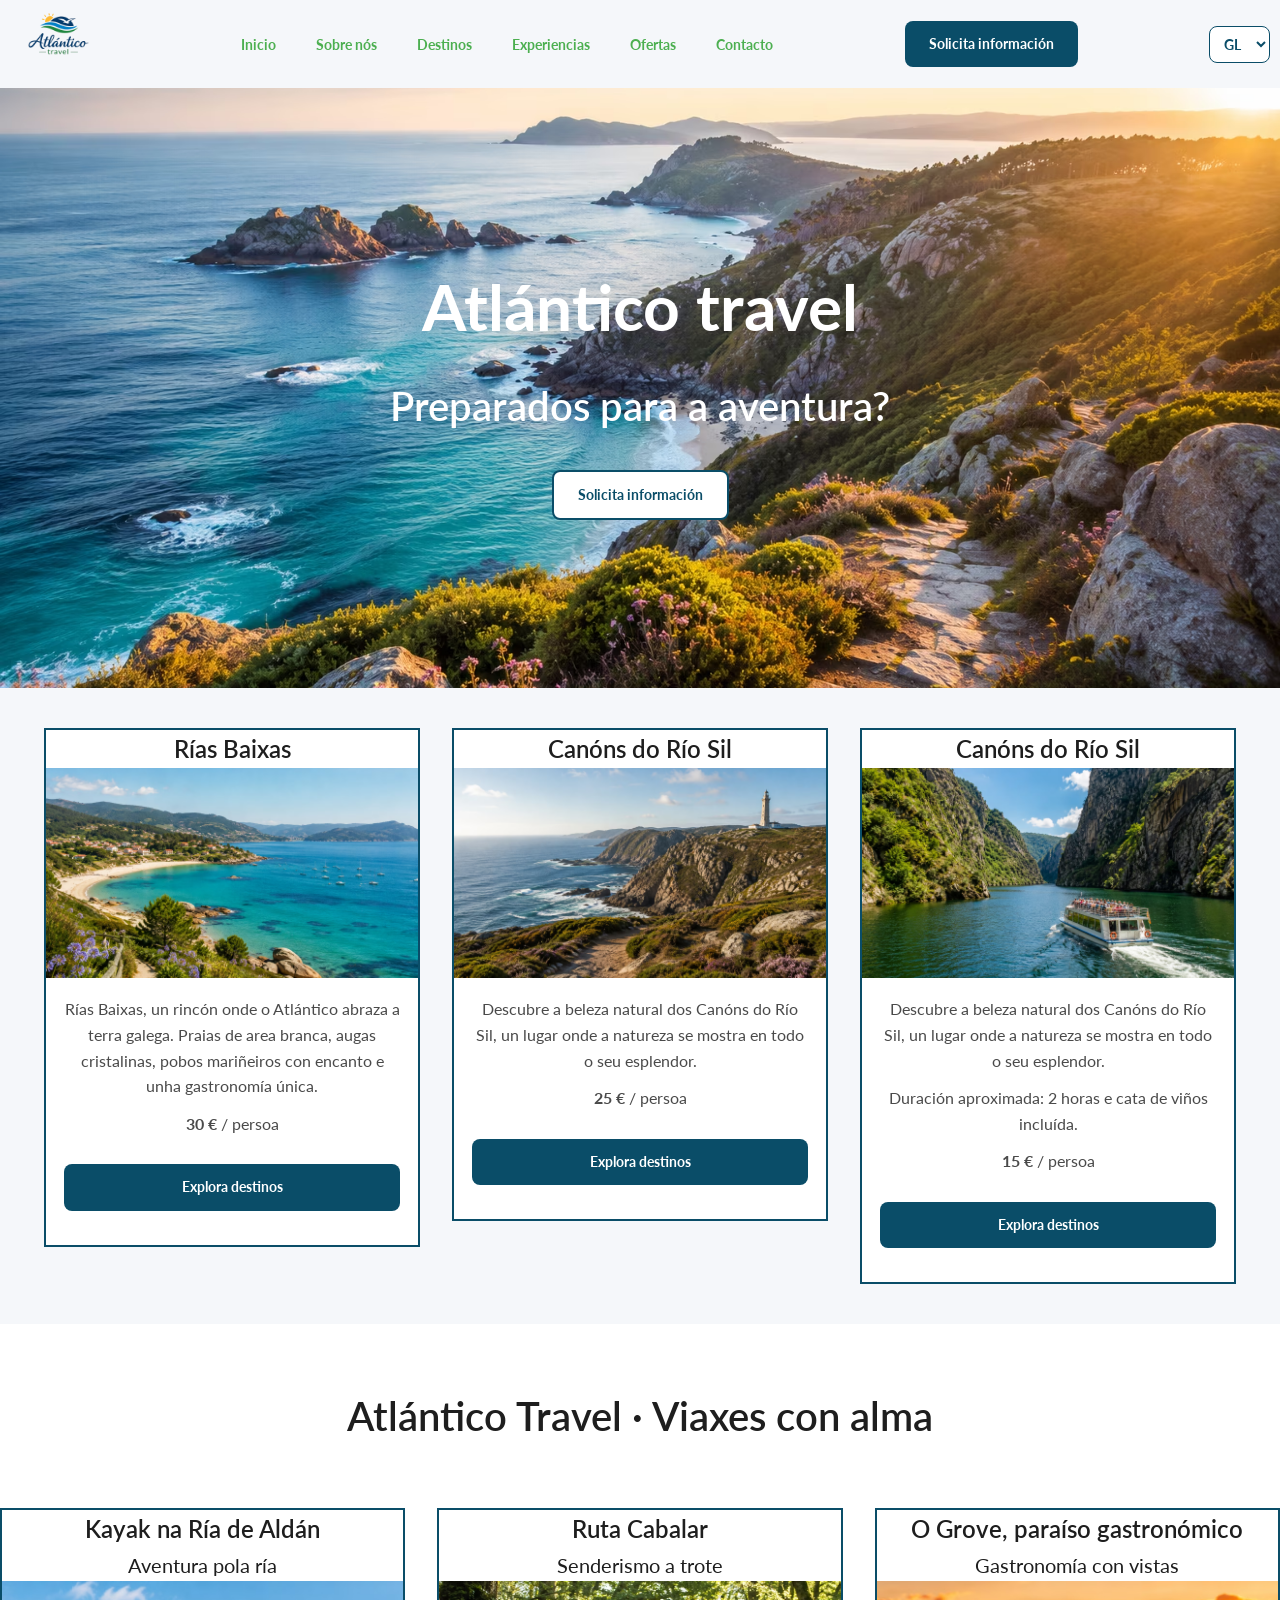
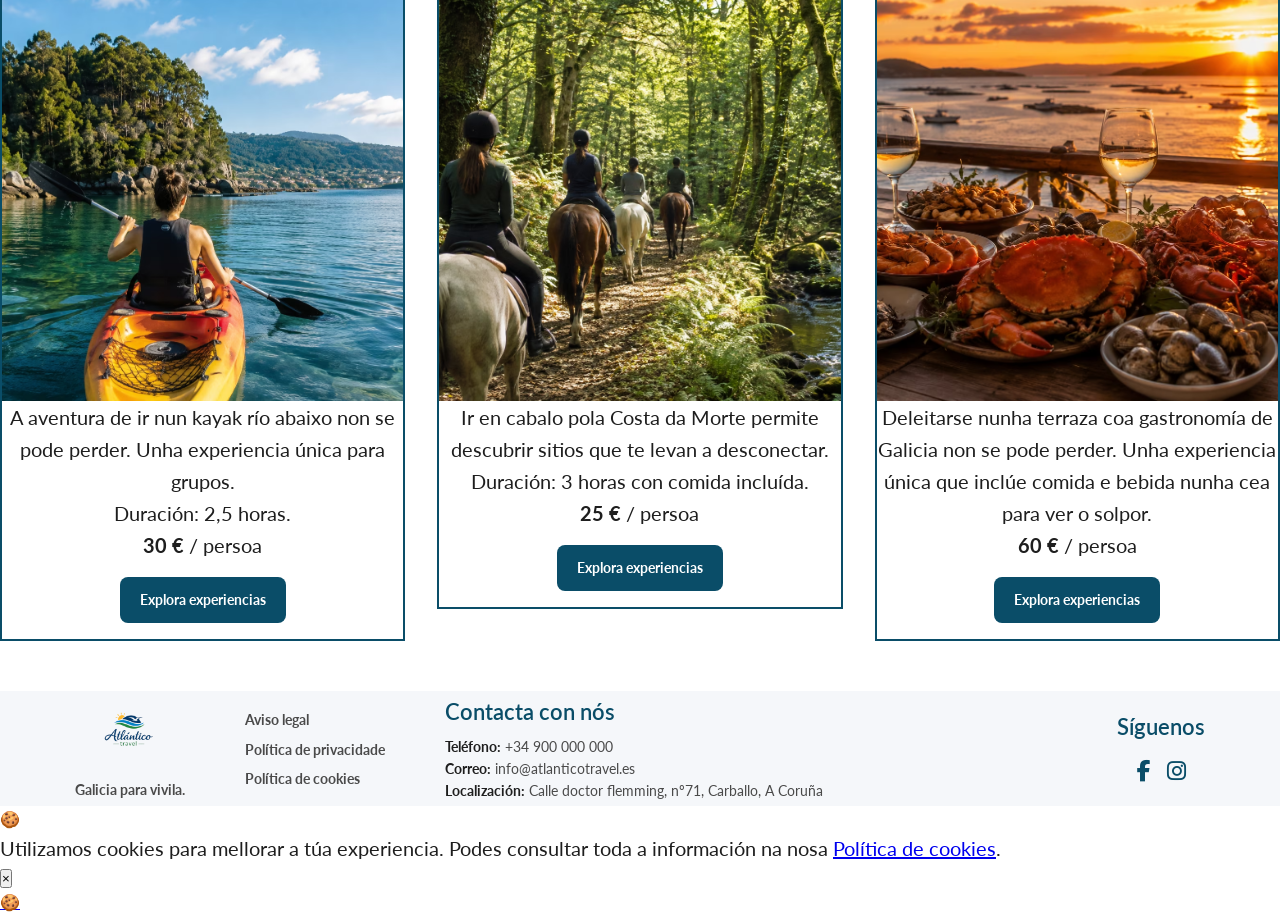
==== commit c5784f0d: "creacion no hmtl de inicio un aviso de cookies e que siga o logo da cockie reflexado durante a naveg" ====
--- a/index.html
+++ b/index.html
@@ -273,6 +273,32 @@
     <img id="modal-contenido" src="" alt="Imaxe ampliada">
 
 </div>
+
+<div class="aviso-cookies" id="aviso-cookies">
+
+    <div class="aviso-cookies-contenido">
+        <span class="cookie-icono">🍪</span>
+
+        <p>
+            Utilizamos cookies para mellorar a túa experiencia.
+            Podes consultar toda a información na nosa
+            <a href="cookies.html">Política de cookies</a>.
+        </p>
+
+        <button id="pechar-cookies" aria-label="Pechar aviso de cookies">
+            &times;
+        </button>
+    </div>
+
+</div>
+
+
+<a href="cookies.html"
+   class="boton-cookie"
+   id="boton-cookie"
+   aria-label="Política de cookies">
+    🍪
+</a>
     <script src="js/script.js"></script>
 </body>
 
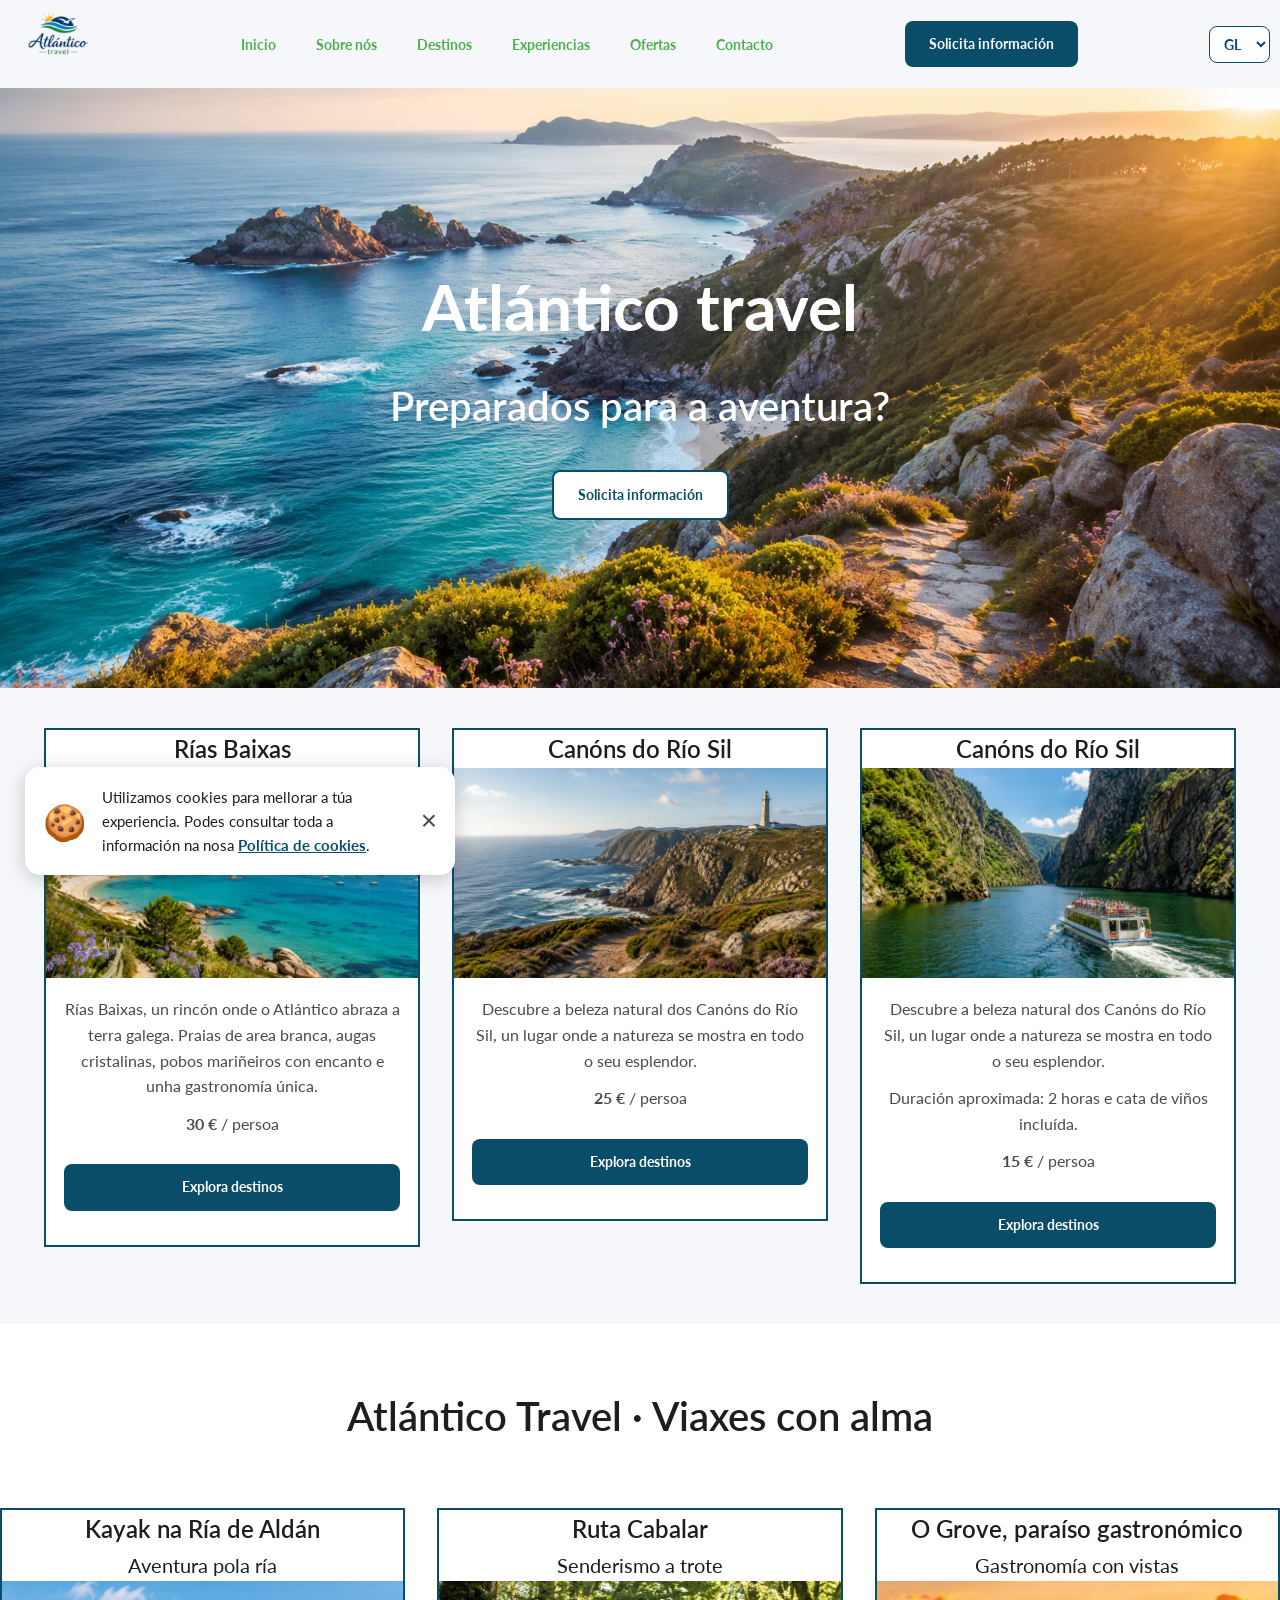
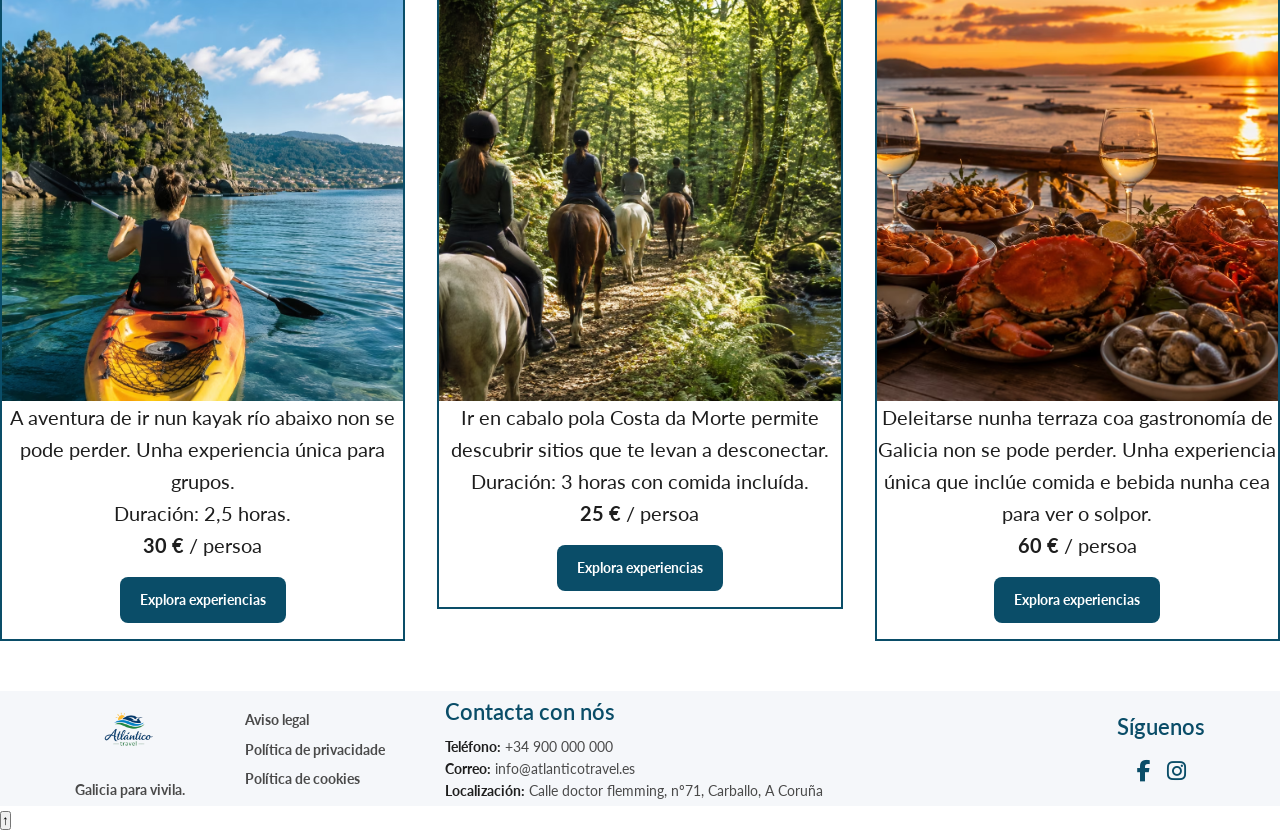
==== commit 4ac0a6f3: "crear un boton que vaia ca frecha para o comezo da web axudado pola IA con toto o de js" ====
--- a/index.html
+++ b/index.html
@@ -299,6 +299,9 @@
    aria-label="Política de cookies">
     🍪
 </a>
+<button id="volver-arriba" class="volver-arriba" aria-label="Volver arriba">
+    ↑
+</button>
     <script src="js/script.js"></script>
 </body>
 
--- a/css/estilos.css
+++ b/css/estilos.css
@@ -1651,6 +1651,7 @@
     transform: scale(1.03);
     transition: transform 0.3s ease;
 }
+
 .modal-imaxe {
     display: none;
     position: fixed;
@@ -1686,6 +1687,75 @@
     color: white;
 
     cursor: pointer;
+}
+
+.aviso-cookies {
+    position: fixed;
+    bottom: 25px;
+    left: 25px;
+
+    max-width: 430px;
+    padding: 18px;
+
+    background-color: var(--blanco);
+    border-radius: 15px;
+
+    box-shadow: 0 4px 20px rgba(0, 0, 0, 0.2);
+
+    z-index: 3000;
+}
+
+.aviso-cookies-contenido {
+    display: flex;
+    align-items: center;
+    gap: 15px;
+}
+
+.cookie-icono {
+    font-size: 35px;
+}
+
+.aviso-cookies p {
+    font-size: 15px;
+    margin: 0;
+}
+
+.aviso-cookies a {
+    color: var(--azul-atlantico);
+    font-weight: 700;
+}
+
+#pechar-cookies {
+    border: none;
+    background: none;
+
+    font-size: 28px;
+    color: var(--texto-secundario);
+
+    cursor: pointer;
+}
+
+
+.boton-cookie {
+    display: none;
+    position: fixed;
+    bottom: 25px;
+    left: 25px;
+    width: 55px;
+    height: 55px;
+    align-items: center;
+    justify-content: center;
+    background-color: var(--azul-atlantico);
+    border-radius: 50%;
+    font-size: 27px;
+    text-decoration: none;
+    box-shadow: 0 4px 15px rgba(0, 0, 0, 0.25);
+    z-index: 3000;
+    transition: transform 0.3s ease;
+}
+
+.boton-cookie:hover {
+    transform: scale(1.1);
 }
 
 @media (max-width: 1024px) {
@@ -2710,6 +2780,22 @@
     .footer-inferior nav a {
         font-size: 14px;
     }
+
+@media (max-width: 600px) {
+
+    .aviso-cookies {
+        left: 15px;
+        right: 15px;
+        bottom: 15px;
+        max-width: none;
+    }
+
+    .boton-cookie {
+        left: 15px;
+        bottom: 15px;
+    }
+
+}
 }
 
 @media (max-width: 480px) {
@@ -2900,7 +2986,8 @@
     footer {
         padding: 35px 15px;
     }
-    body{
+
+    body {
         padding-top: 75px;
     }
 
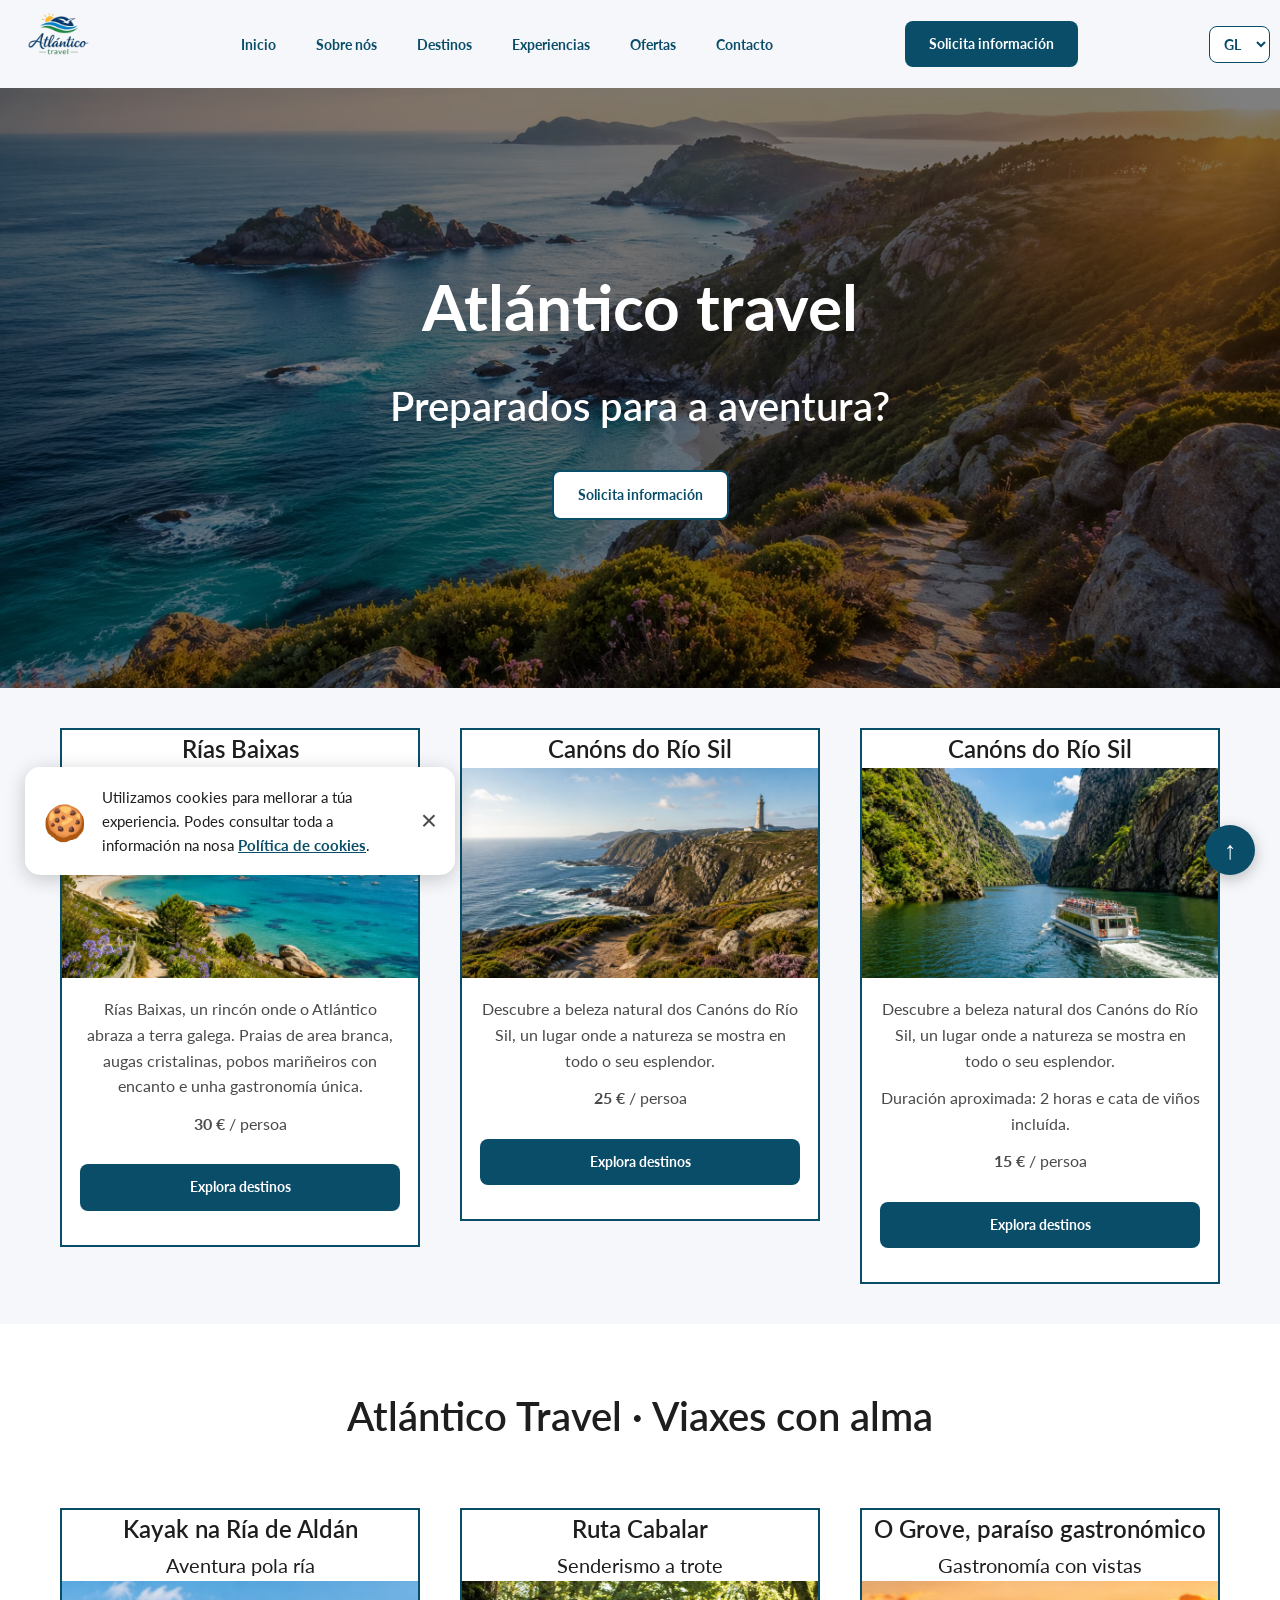
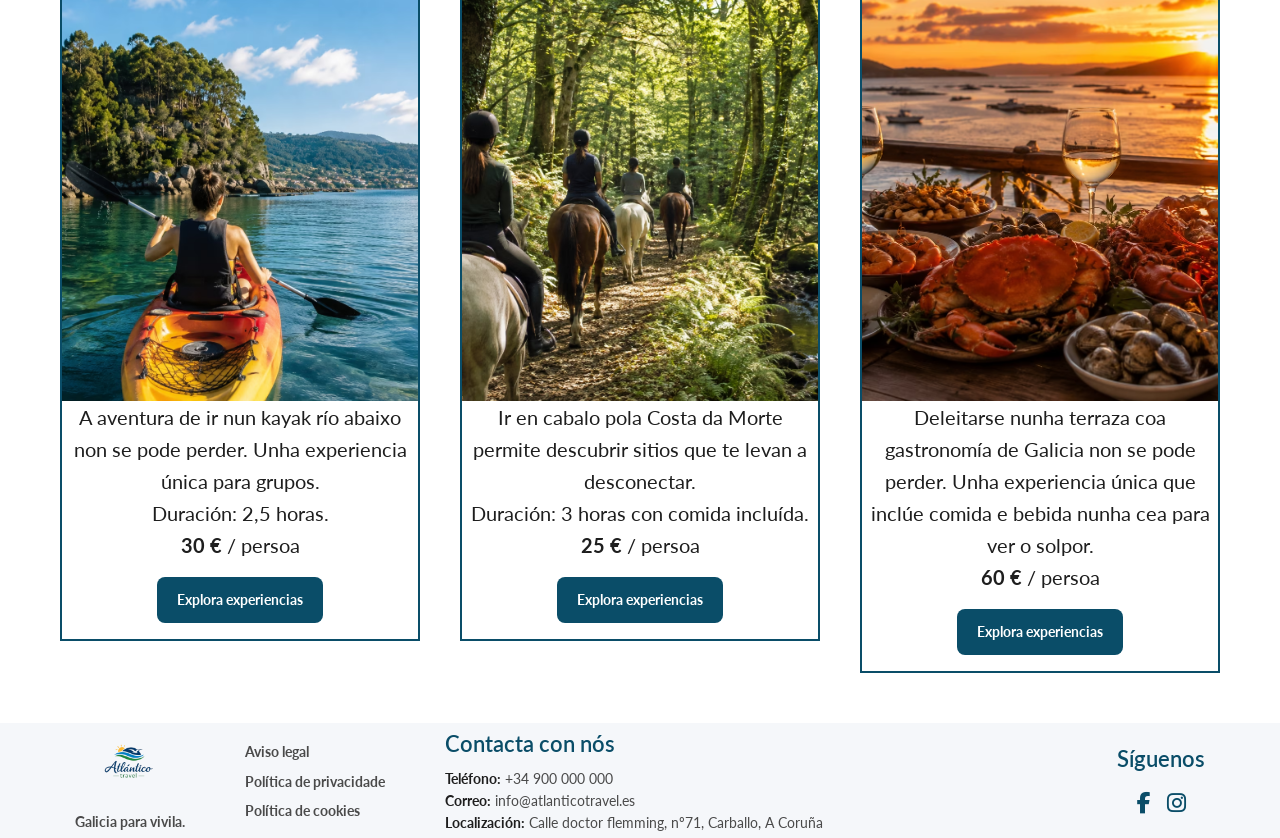
==== commit acb8d277: "cambiar os logos e facer o tamaño explicito no html" ====
--- a/index.html
+++ b/index.html
@@ -19,7 +19,7 @@
         <nav>
             <div class="logo">
                 <a href="index.html">
-                    <img src="assets/logotipo.png" alt="Logo Axencia">
+                    <img src="assets/logotipo.webp" alt="Logo Axencia">
                 </a>
             </div>
 
@@ -172,7 +172,7 @@
             <div class="footer-marca">
 
                 <a href="index.html">
-                    <img src="assets/logotipo.png" alt="Logotipo de Atlántico Travel">
+                    <img src="assets/logotipo.webp" alt="Logotipo de Atlántico Travel" width="75" height="75">
                 </a>
 
                 <p data-i18n="lema">
--- a/css/estilos.css
+++ b/css/estilos.css
@@ -101,7 +101,7 @@
 
 .menu a {
     position: relative;
-    color: var(--complementaria);
+    color: var(--azul-atlantico);
     font-size: 14px;
     text-decoration: none;
     font-weight: 700;
@@ -167,7 +167,7 @@
 .hero {
     width: 100%;
     height: 600px;
-    background-image: url(../assets/hero.avif);
+    background-image: linear-gradient(rgba(0, 0, 0, 0.5), rgba(0, 0, 0, 0.5)), url(../assets/hero.avif);
     background-size: cover;
     background-position: center;
     display: flex;
@@ -627,7 +627,9 @@
     display: flex;
     align-items: center;
     justify-content: center;
-    background-image: url("../assets/parallax.avif");
+    background-image: 
+    linear-gradient(rgba(0, 0, 0, 0.55),
+     rgba(0, 0, 0, 0.55)), url("../assets/parallax.avif");
     background-size: cover;
     background-position: center;
     background-attachment: fixed;
@@ -776,7 +778,7 @@
     justify-content: center;
     align-items: center;
 
-    background-image: url("../assets/paradax.avif");
+    background-image: linear-gradient(rgba(0, 0, 0, 0.55), rgba(0, 0, 0, 0.55)), url("../assets/parallax.avif");
     background-size: cover;
     background-position: center;
     background-attachment: fixed;
@@ -948,7 +950,8 @@
     display: flex;
     justify-content: center;
     align-items: center;
-    background-image: url("../assets/cabazo.avif");
+    background-image: linear-gradient(rgba(0, 0, 0, 0.55), rgba(0, 0, 0, 0.55)),
+    url("../assets/cabazo.avif");
     background-size: cover;
     background-position: center;
     background-attachment: fixed;
@@ -978,6 +981,11 @@
     padding: 40px 50px 60px;
 }
 
+.titulo-contacto{
+    text-align: center;
+    color: var(--texto-principal);
+    margin-bottom: 40px 0;
+}
 .contacto-formulario {
     width: 100%;
     max-width: 800px;
@@ -1606,6 +1614,38 @@
     color: var(--blanco);
 }
 
+
+/* hover do formulario*/
+
+.campo-formulario input,
+.campo-formulario select,
+.campo-formulario textarea {
+    transition: border-color 0.3s ease, box-shadow 0.3s ease;
+}
+.campo-formulario input:hover,
+.campo-formulario select:hover,
+.campo-formulario textarea:hover {
+    border-color: var(--azul-oceanico);
+}
+.campo-formulario input:focus,
+.campo-formulario select:focus,
+.campo-formulario textarea:focus {
+    outline: 2px solid var(--complementaria);
+    outline-offset: 2px;
+    border-color: var(--azul-atlantico);
+    box-shadow: 0 0 0 3px rgba(46, 139, 192, 0.15);
+}
+
+/* Cando esté mal algún campo do formulario resaltalo con vermello ó usuario*/
+#form-contacto input.erro,
+#form-contacto select.erro,
+#form-contacto textarea.erro {
+    border: 3px solid red;
+    outline: 2px solid red;
+    outline-offset: 2px;
+    background-color: #ffe5e5;
+}
+ 
 
 /* Deseño responsive */
 
@@ -1758,6 +1798,33 @@
     transform: scale(1.1);
 }
 
+.volver-arriba {
+    display: block;
+    position: fixed;
+    right: 25px;
+    bottom: 25px;
+    width: 50px;
+    height: 50px;
+    border: none;
+    border-radius: 50%;
+    background-color: var(--azul-atlantico);
+    color: var(--blanco);
+    font-size: 25px;
+    font-weight: bold;
+    cursor: pointer;
+    box-shadow: 0 4px 15px rgba(0, 0, 0, 0.25);
+    z-index: 2500;
+    transition: transform 0.3s ease;
+}
+
+.volver-arriba:hover {
+    transform: scale(1.1);
+}
+
+.volver-arriba.visible {
+    display: block;
+}
+
 @media (max-width: 1024px) {
     header>nav {
         padding: 0 30px;
@@ -2781,21 +2848,21 @@
         font-size: 14px;
     }
 
-@media (max-width: 600px) {
-
-    .aviso-cookies {
-        left: 15px;
-        right: 15px;
-        bottom: 15px;
-        max-width: none;
-    }
-
-    .boton-cookie {
-        left: 15px;
-        bottom: 15px;
-    }
-
-}
+    @media (max-width: 600px) {
+
+        .aviso-cookies {
+            left: 15px;
+            right: 15px;
+            bottom: 15px;
+            max-width: none;
+        }
+
+        .boton-cookie {
+            left: 15px;
+            bottom: 15px;
+        }
+
+    }
 }
 
 @media (max-width: 480px) {
@@ -2991,4 +3058,39 @@
         padding-top: 75px;
     }
 
+}
+
+
+@media (min-width: 1025px) {
+
+    #destinos,
+    #experiencias,
+    .destinos-principais,
+    .experiencias-principais,
+    .ofertas-principais {
+        padding-left: 60px;
+        padding-right: 60px;
+    }
+
+    .destinos-grid,
+    .experiencias-grid,
+    .destinos-lista,
+    .experiencias-lista {
+        max-width: 1250px;
+        margin-left: auto;
+        margin-right: auto;
+        justify-content: center;
+    }
+
+    .destinos-grid,
+    .experiencias-grid {
+        gap: 45px;
+    }
+
+
+    .destinos-lista,
+    .experiencias-lista {
+        gap: 40px;
+    }
+
 }
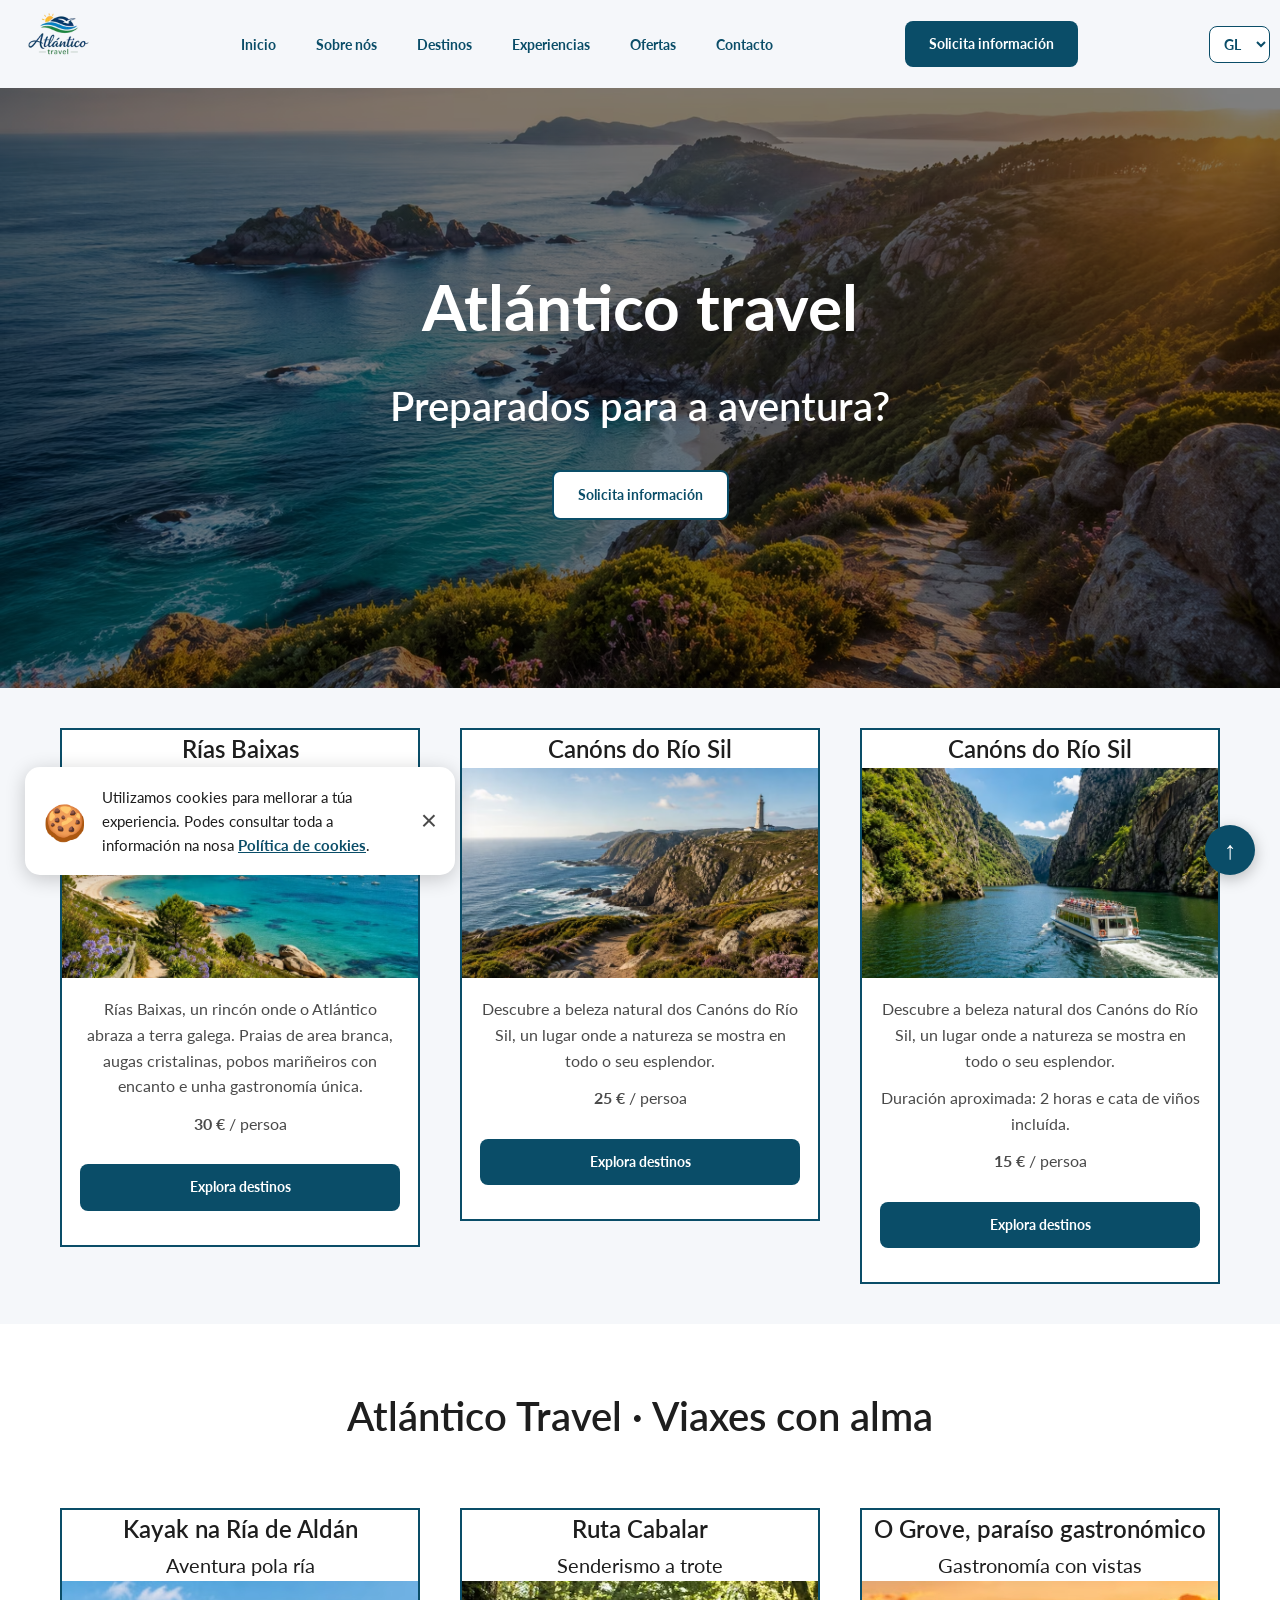
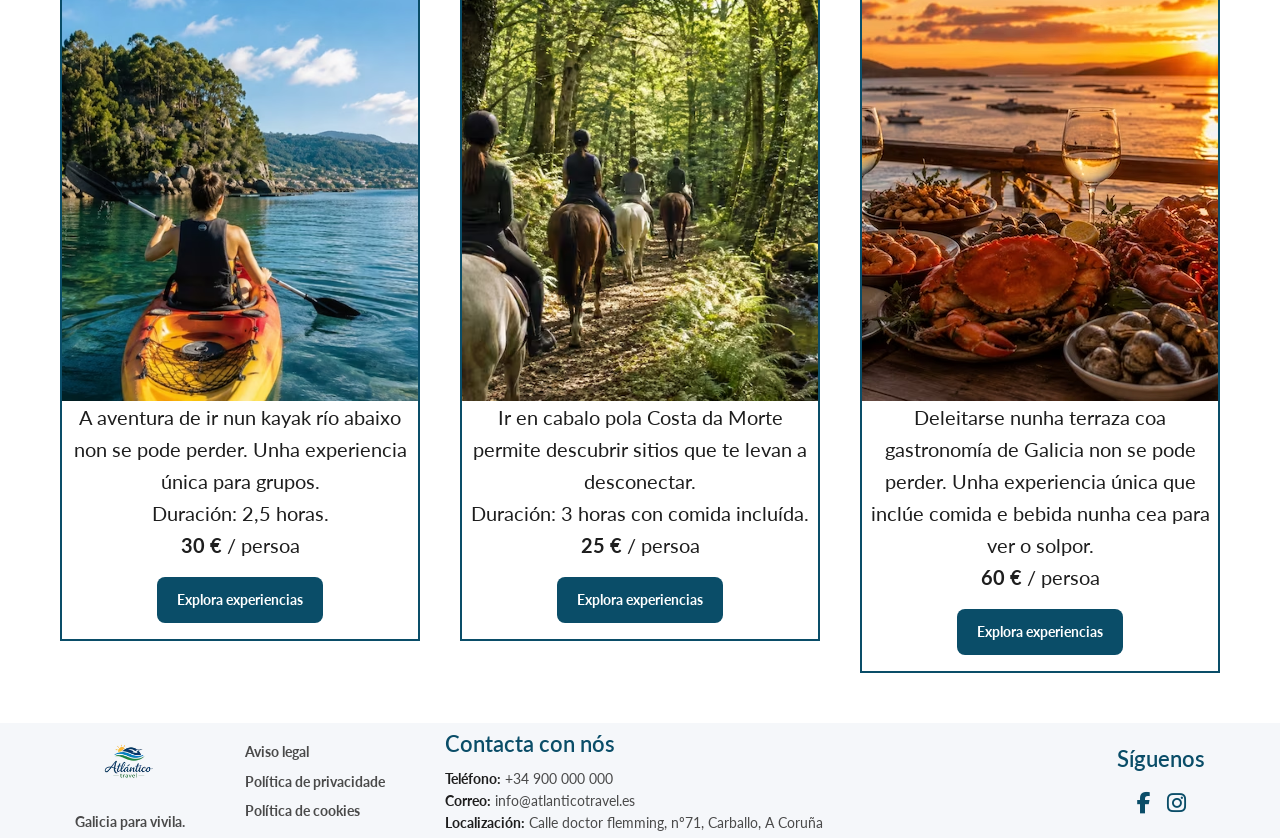
==== commit 9b70b461: "favicon engadidos a todas as paxinas" ====
--- a/index.html
+++ b/index.html
@@ -4,6 +4,7 @@
 <head>
     <meta charset="UTF-8">
     <meta name="viewport" content="width=device-width, initial-scale=1.0">
+    <meta name="description" content="Atlántico Travel, axencia de viaxes e experiencias personalizadas para descubrir Galicia. Destinos, aventuras, ofertas e escapadas únicas.">
     <link rel="stylesheet" href="https://cdnjs.cloudflare.com/ajax/libs/font-awesome/6.7.2/css/all.min.css">
     <link rel="stylesheet" href="css/estilos.css">
     <link rel="preconnect" href="https://fonts.googleapis.com">
@@ -11,6 +12,7 @@
     <link
         href="https://fonts.googleapis.com/css2?family=Lato:ital,wght@0,100;0,300;0,400;0,700;0,900;1,100;1,300;1,400;1,700;1,900&display=swap"
         rel="stylesheet">
+        <link rel="icon" type="image/png" href="assets/favicon.png">
     <title>Atlántico travel</title>
 </head>
 
--- a/css/estilos.css
+++ b/css/estilos.css
@@ -167,7 +167,7 @@
 .hero {
     width: 100%;
     height: 600px;
-    background-image: linear-gradient(rgba(0, 0, 0, 0.5), rgba(0, 0, 0, 0.5)), url(../assets/hero.avif);
+    background-image: linear-gradient(rgba(0, 0, 0, 0.5), rgba(0, 0, 0, 0.5)), url(../assets/heros.avif);
     background-size: cover;
     background-position: center;
     display: flex;
@@ -1614,38 +1614,58 @@
     color: var(--blanco);
 }
 
-
-/* hover do formulario*/
-
-.campo-formulario input,
-.campo-formulario select,
-.campo-formulario textarea {
-    transition: border-color 0.3s ease, box-shadow 0.3s ease;
-}
-.campo-formulario input:hover,
-.campo-formulario select:hover,
-.campo-formulario textarea:hover {
-    border-color: var(--azul-oceanico);
-}
-.campo-formulario input:focus,
-.campo-formulario select:focus,
-.campo-formulario textarea:focus {
-    outline: 2px solid var(--complementaria);
-    outline-offset: 2px;
-    border-color: var(--azul-atlantico);
-    box-shadow: 0 0 0 3px rgba(46, 139, 192, 0.15);
-}
-
-/* Cando esté mal algún campo do formulario resaltalo con vermello ó usuario*/
+/* =========================================================
+   VALIDACIÓN DO FORMULARIO
+========================================================= */
+
+.mensaxe-validacion {
+    display: block;
+    min-height: 20px;
+    margin-top: 5px;
+    font-size: 14px;
+    font-weight: 700;
+}
+
+
+/* Campo incorrecto */
+
 #form-contacto input.erro,
 #form-contacto select.erro,
 #form-contacto textarea.erro {
-    border: 3px solid red;
-    outline: 2px solid red;
-    outline-offset: 2px;
-    background-color: #ffe5e5;
-}
- 
+    border: 2px solid #c62828;
+    background-color: #fff5f5;
+}
+
+.mensaxe-validacion.erro {
+    color: #c62828;
+}
+
+
+/* Campo correcto */
+
+#form-contacto input.correcto,
+#form-contacto select.correcto,
+#form-contacto textarea.correcto {
+    border: 2px solid #2e7d32;
+    background-color: #f3fff4;
+}
+
+.mensaxe-validacion.correcto {
+    color: #2e7d32;
+}
+
+
+/* Checkbox */
+
+#privacidade.erro {
+    outline: 2px solid #c62828;
+    outline-offset: 3px;
+}
+
+#privacidade.correcto {
+    outline: 2px solid #2e7d32;
+    outline-offset: 3px;
+}
 
 /* Deseño responsive */
 
